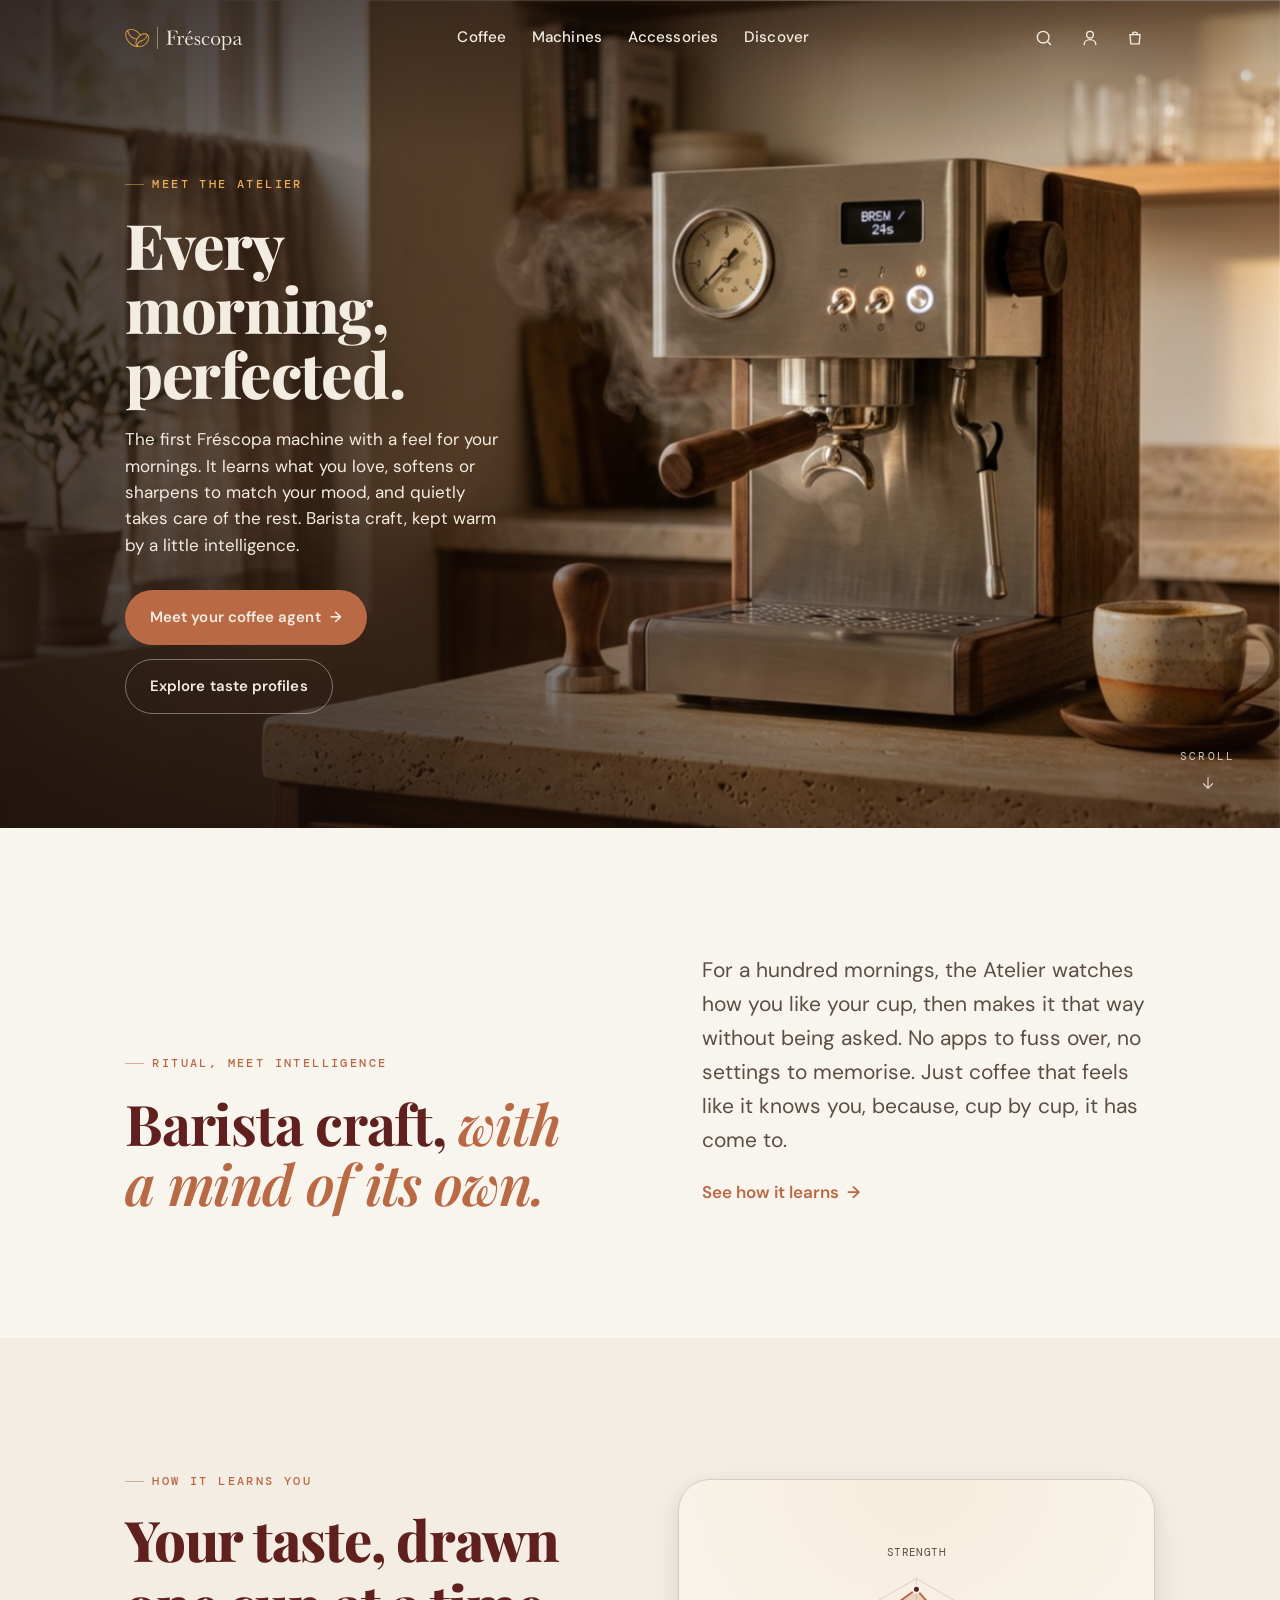
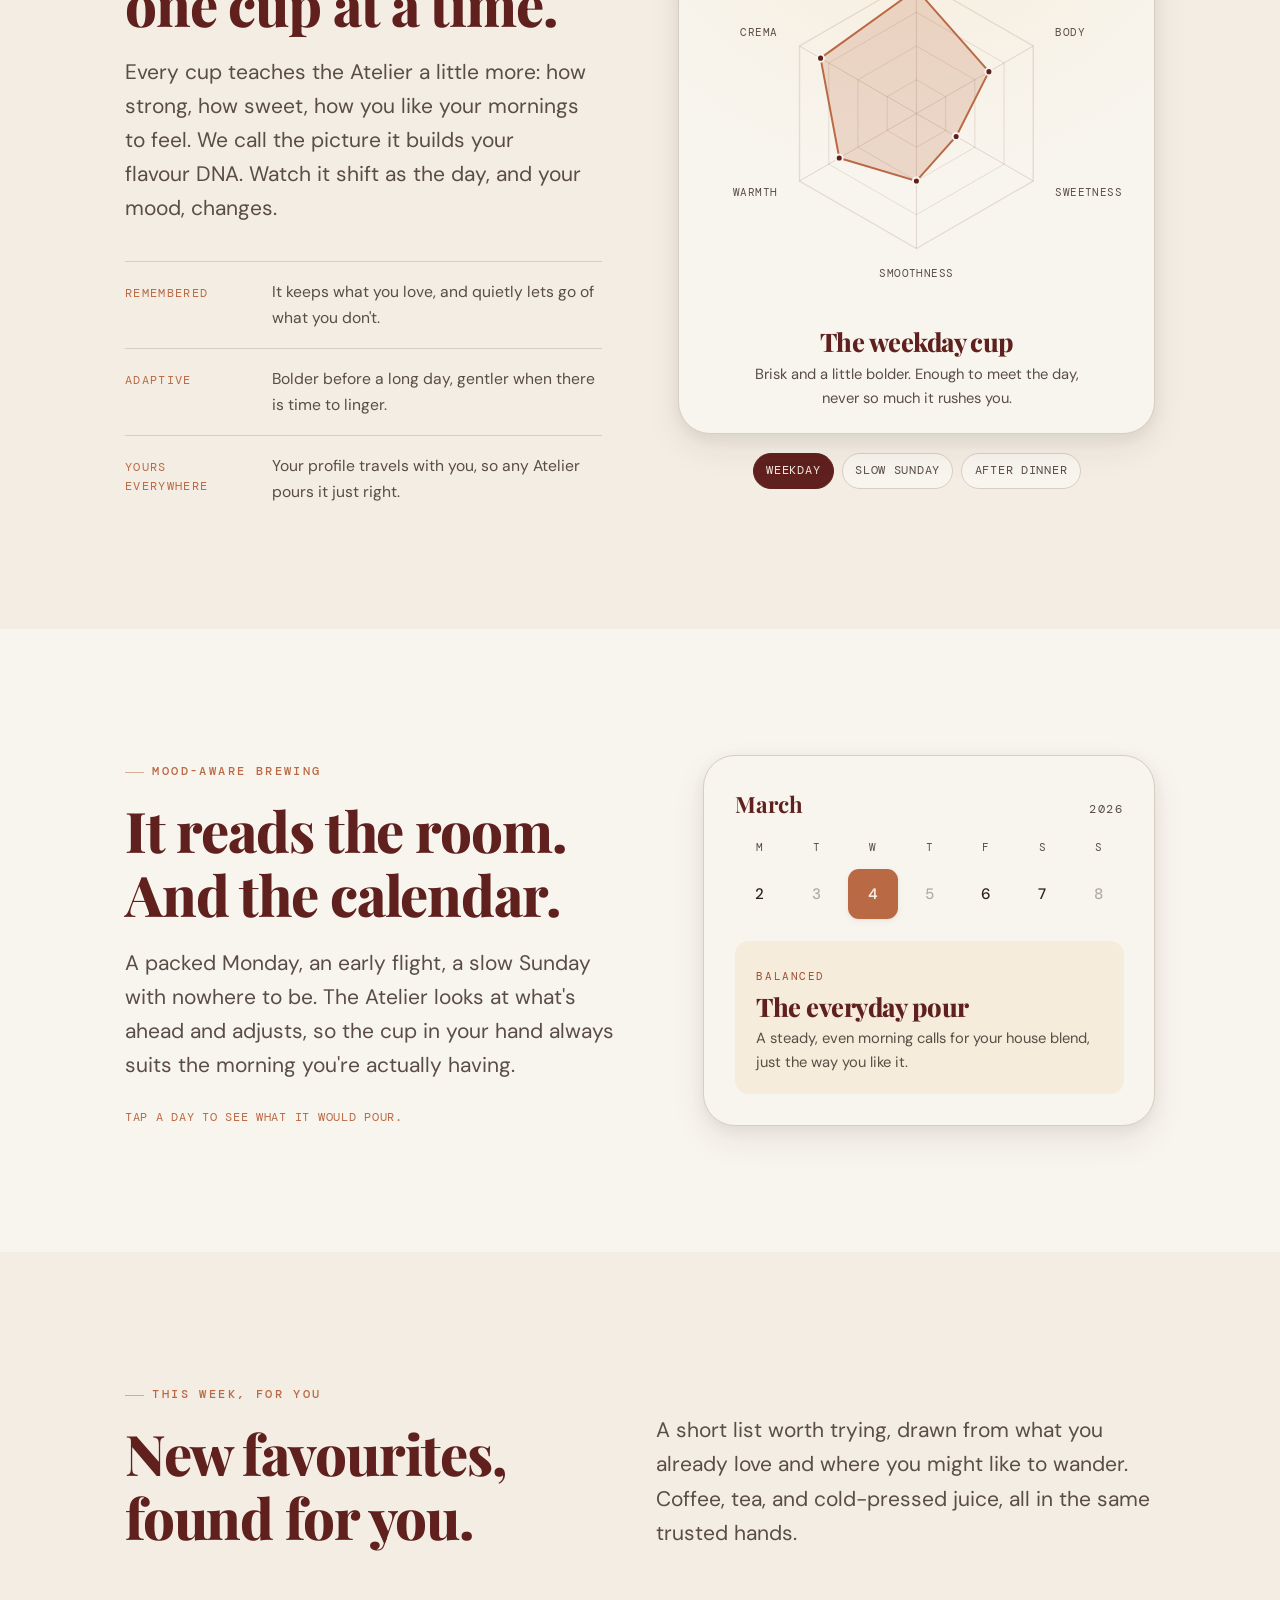
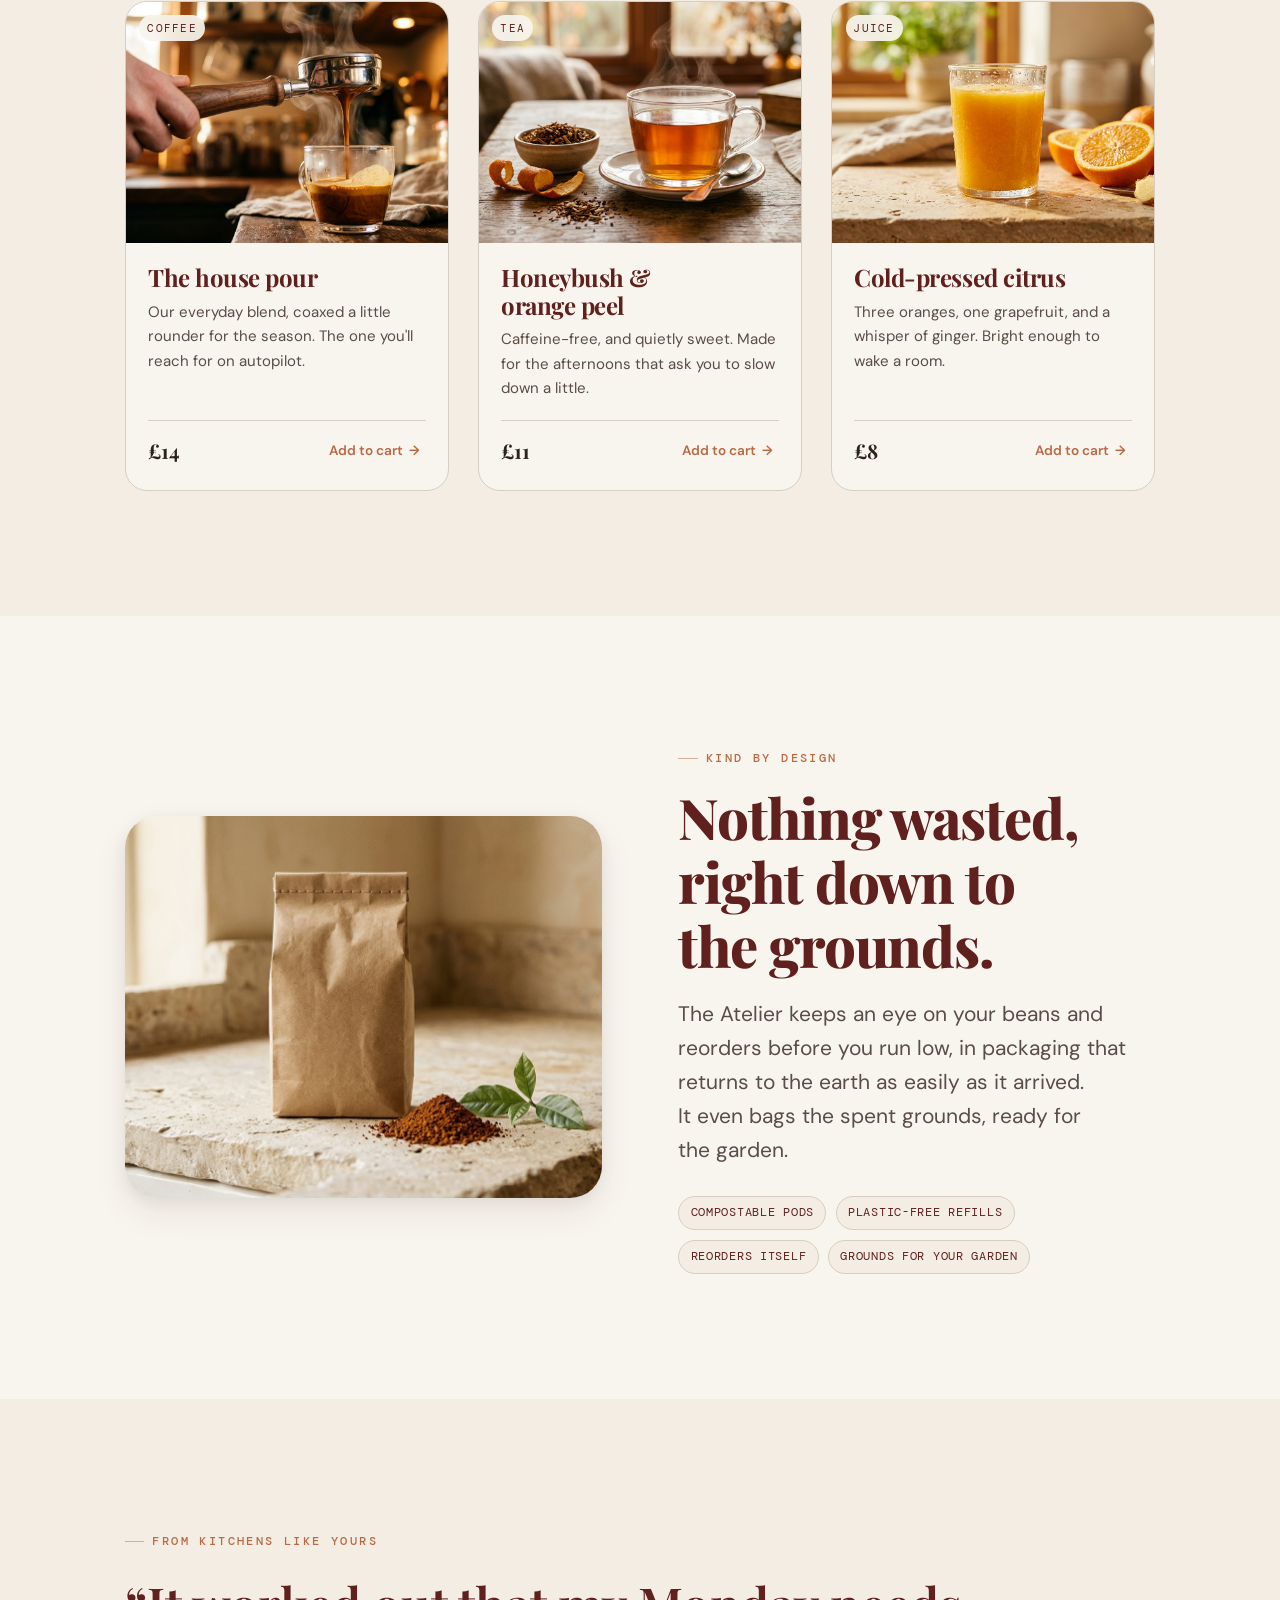
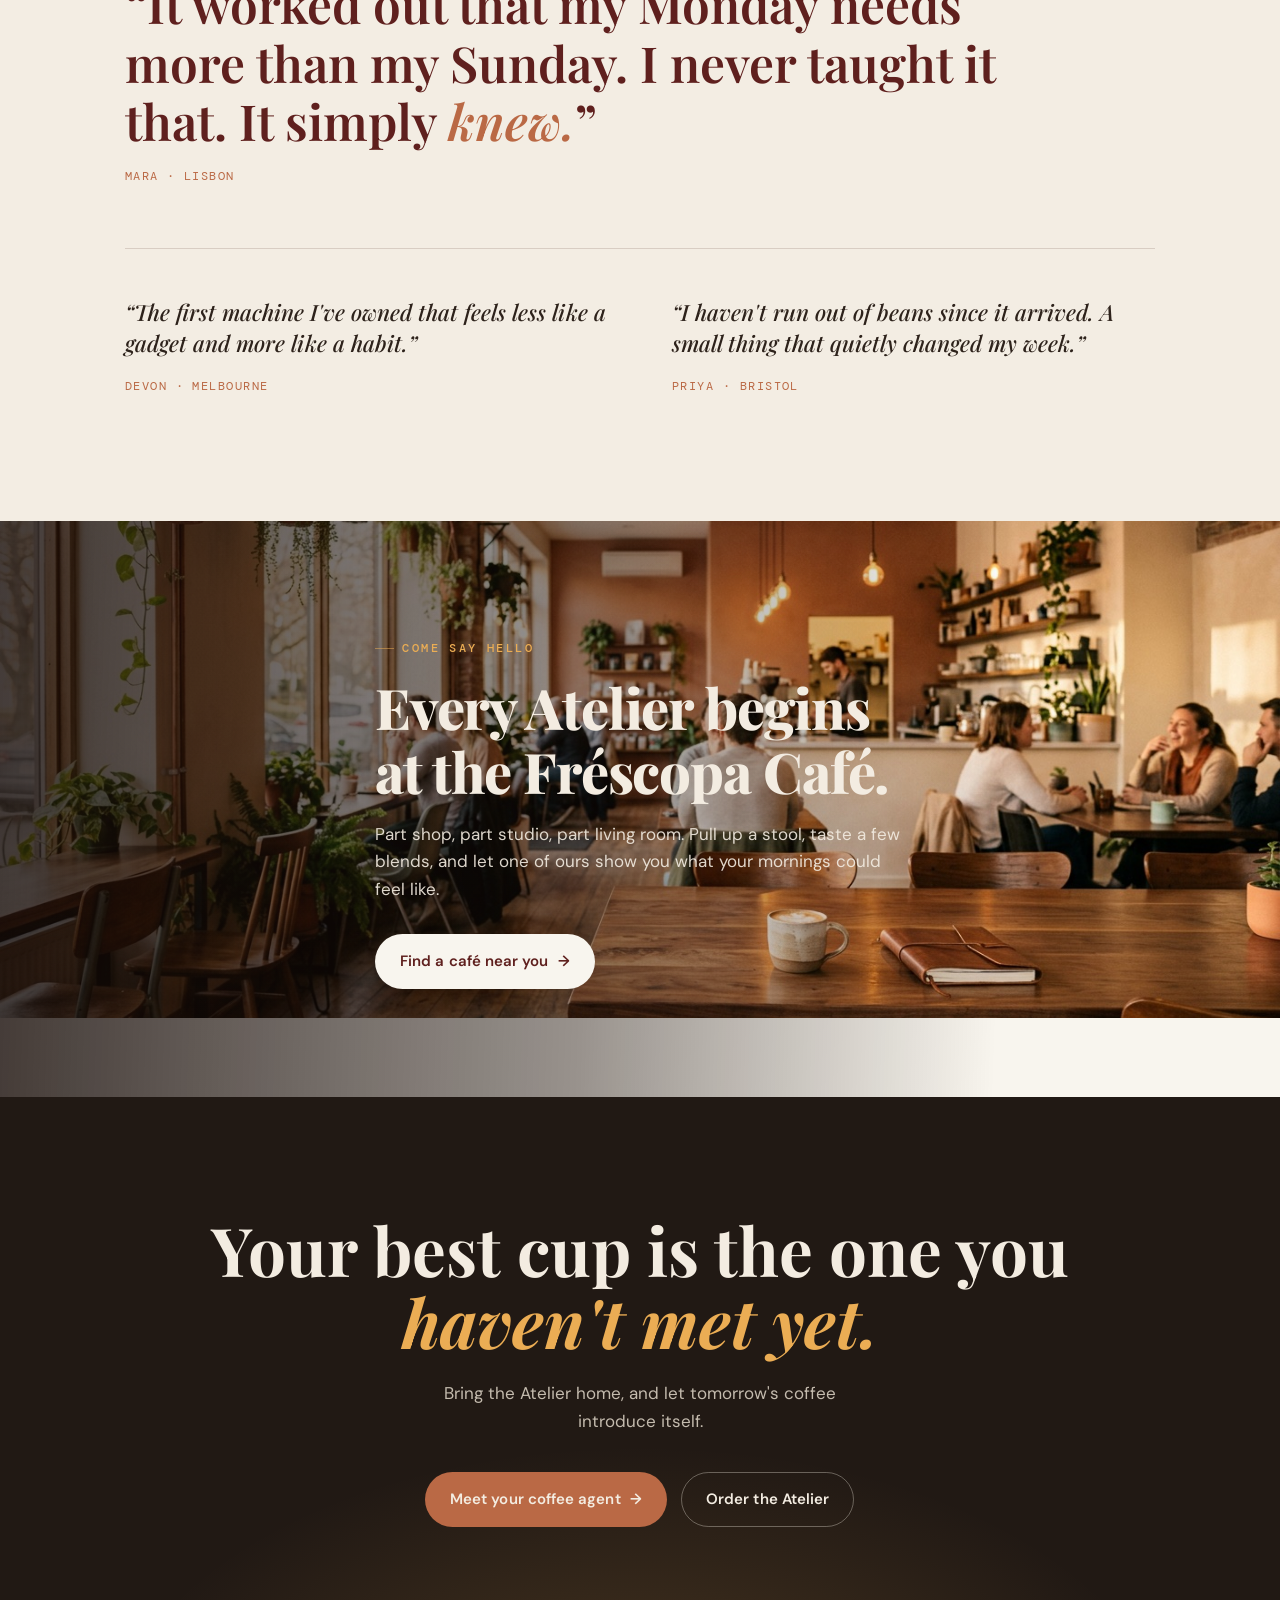
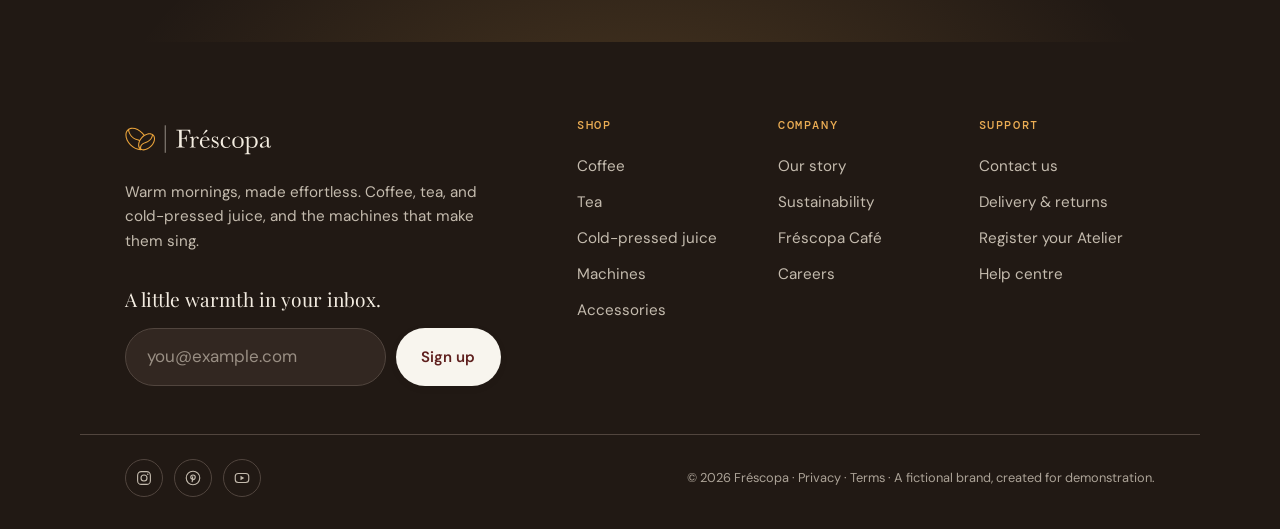
==== directions/01-atelier/index.html @ 97d54b4e "Fréscopa home page concepts — three directions on one design system Concept prototype for the Frésco" ====
<!DOCTYPE html>
<html lang="en">
<head>
  <meta charset="UTF-8" />
  <meta name="viewport" content="width=device-width, initial-scale=1.0" />
  <title>Fréscopa Atelier — Every morning, perfected.</title>
  <meta name="description" content="The first Fréscopa coffee machine with a feel for your mornings. It learns your taste, matches your mood, and takes care of the rest." />
  <link rel="icon" href="data:image/svg+xml,%3Csvg xmlns='http://www.w3.org/2000/svg' viewBox='0 0 32 32'%3E%3Crect width='32' height='32' rx='7' fill='%235b1c22'/%3E%3Cpath d='M11 9c4 0 8 3 8 8s-4 6-8 6' fill='none' stroke='%23eaa33a' stroke-width='3' stroke-linecap='round'/%3E%3C/svg%3E" />
  <link rel="preconnect" href="https://fonts.googleapis.com" />
  <link rel="preconnect" href="https://fonts.gstatic.com" crossorigin />
  <link href="https://fonts.googleapis.com/css2?family=DM+Mono:ital,wght@0,400;0,500;1,400&family=DM+Sans:ital,opsz,wght@0,9..40,400;0,9..40,500;0,9..40,600;0,9..40,700;1,9..40,400&family=Playfair+Display:ital,wght@0,500;0,600;0,700;0,800;0,900;1,500;1,600&display=swap" rel="stylesheet" />
  <link rel="stylesheet" href="../../shared/tokens.css" />
  <link rel="stylesheet" href="./atelier.css" />
  <script defer src="../../shared/flavor-dna.js"></script>
  <script defer src="../../shared/hero.js"></script>
  <script defer src="../../shared/app.js"></script>
</head>
<body class="atelier">
  <a class="skip-link" href="#main">Skip to content</a>

  <!-- ============ HEADER ============ -->
  <header class="header" data-header>
    <div class="container header__inner">
      <a class="header__brand" href="#" aria-label="Fréscopa home">
        <img class="header__logo header__logo--light" src="../../assets/frescopa-logo-light.svg" alt="Fréscopa" width="150" height="40" />
        <img class="header__logo header__logo--dark" src="../../assets/frescopa-logo.svg" alt="" aria-hidden="true" width="150" height="40" />
      </a>

      <nav class="nav" data-nav aria-label="Primary">
        <a href="#learn">Coffee</a>
        <a href="#mood">Machines</a>
        <a href="#feed">Accessories</a>
        <a href="#cafe">Discover</a>
      </nav>

      <div class="header__utils">
        <button class="iconbtn" aria-label="Search">
          <svg viewBox="0 0 24 24" width="20" height="20" fill="none" stroke="currentColor" stroke-width="1.6"><circle cx="11" cy="11" r="7"/><path d="m20 20-3.2-3.2" stroke-linecap="round"/></svg>
        </button>
        <button class="iconbtn" aria-label="Account">
          <svg viewBox="0 0 24 24" width="20" height="20" fill="none" stroke="currentColor" stroke-width="1.6"><circle cx="12" cy="8" r="4"/><path d="M5 20c0-3.6 3.1-6 7-6s7 2.4 7 6" stroke-linecap="round"/></svg>
        </button>
        <button class="iconbtn iconbtn--cart" aria-label="Cart, 0 items">
          <svg viewBox="0 0 24 24" width="20" height="20" fill="none" stroke="currentColor" stroke-width="1.6"><path d="M6 8h12l-1 11H7L6 8Z"/><path d="M9 8a3 3 0 0 1 6 0" stroke-linecap="round"/></svg>
        </button>
        <button class="nav-toggle" data-nav-toggle aria-label="Menu" aria-expanded="false" aria-controls="primary-nav">
          <span></span><span></span>
        </button>
      </div>
    </div>
  </header>

  <main id="main">

    <!-- ============ HERO ============ -->
    <section class="hero" data-hero-art>
      <div class="hero__media">
        <img src="../../assets/images/hero-machine.jpg" alt="The Fréscopa Atelier on a sunlit kitchen counter, steam rising from a freshly pulled cup." width="1408" height="768" fetchpriority="high" data-parallax="12" data-hero-focal="50% 44%" data-hero-product-top="0.20" data-hero-product-left="0.43" />
        <div class="hero__scrim"></div>
      </div>
      <div class="container hero__inner">
        <p class="eyebrow eyebrow--light reveal">Meet the Atelier</p>
        <h1 class="hero__title reveal" style="--reveal-delay:.08s">Every morning,<br />perfected.</h1>
        <p class="hero__lead reveal" style="--reveal-delay:.16s">The first Fréscopa machine with a feel for your mornings. It learns what you love, softens or sharpens to match your mood, and quietly takes care of the rest. Barista craft, kept warm by a little intelligence.</p>
        <div class="hero__actions reveal" style="--reveal-delay:.24s">
          <a class="btn btn--terracotta" href="#learn">Meet your coffee agent <span class="arrow" aria-hidden="true">→</span></a>
          <a class="btn btn--ghost btn--on-media" href="#feed">Explore taste profiles</a>
        </div>
      </div>
      <a class="hero__scroll" href="#intro" aria-label="Scroll to explore">
        <span>Scroll</span>
        <svg viewBox="0 0 24 24" width="18" height="18" fill="none" stroke="currentColor" stroke-width="1.6"><path d="M12 5v14M6 13l6 6 6-6" stroke-linecap="round" stroke-linejoin="round"/></svg>
      </a>
    </section>

    <!-- ============ POSITIONING ============ -->
    <section class="intro" id="intro">
      <div class="container intro__grid">
        <div class="intro__lead reveal">
          <p class="eyebrow">Ritual, meet intelligence</p>
          <h2 class="intro__statement">Barista craft, <em>with a mind of its own.</em></h2>
        </div>
        <div class="intro__body reveal" style="--reveal-delay:.1s">
          <p>For a hundred mornings, the Atelier watches how you like your cup, then makes it that way without being asked. No apps to fuss over, no settings to memorise. Just coffee that feels like it knows you, because, cup by cup, it has come to.</p>
          <a class="link" href="#learn">See how it learns <span class="arrow" aria-hidden="true">→</span></a>
        </div>
      </div>
    </section>

    <!-- ============ HOW IT LEARNS — FLAVOUR DNA ============ -->
    <section class="learn" id="learn">
      <div class="container learn__grid">
        <div class="learn__copy reveal">
          <p class="eyebrow">How it learns you</p>
          <h2>Your taste, drawn one cup at a time.</h2>
          <p class="lede">Every cup teaches the Atelier a little more: how strong, how sweet, how you like your mornings to feel. We call the picture it builds your flavour DNA. Watch it shift as the day, and your mood, changes.</p>
          <ul class="learn__points">
            <li>
              <span class="learn__pt-label">Remembered</span>
              <span class="learn__pt-text">It keeps what you love, and quietly lets go of what you don't.</span>
            </li>
            <li>
              <span class="learn__pt-label">Adaptive</span>
              <span class="learn__pt-text">Bolder before a long day, gentler when there is time to linger.</span>
            </li>
            <li>
              <span class="learn__pt-label">Yours everywhere</span>
              <span class="learn__pt-text">Your profile travels with you, so any Atelier pours it just right.</span>
            </li>
          </ul>
        </div>

        <div class="learn__viz reveal" style="--reveal-delay:.12s">
          <div class="dna" data-flavor-dna data-default="weekday">
            <div class="dna__frame">
              <svg data-dna-svg></svg>
              <div class="dna__readout">
                <h4 data-flavor-title>The weekday cup</h4>
                <p data-flavor-note></p>
              </div>
            </div>
            <div class="dna__controls" role="group" aria-label="Choose a taste profile">
              <button data-profile="weekday" class="dna__btn">Weekday</button>
              <button data-profile="sunday" class="dna__btn">Slow Sunday</button>
              <button data-profile="evening" class="dna__btn">After dinner</button>
            </div>
          </div>
        </div>
      </div>
    </section>

    <!-- ============ MOOD-AWARE BREWING ============ -->
    <section class="mood" id="mood">
      <div class="container mood__grid">
        <div class="mood__copy reveal">
          <p class="eyebrow">Mood-aware brewing</p>
          <h2>It reads the room. And the calendar.</h2>
          <p class="lede">A packed Monday, an early flight, a slow Sunday with nowhere to be. The Atelier looks at what's ahead and adjusts, so the cup in your hand always suits the morning you're actually having.</p>
          <p class="mood__hint">Tap a day to see what it would pour.</p>
        </div>

        <div class="mood__panel reveal" style="--reveal-delay:.12s" data-calendar>
          <div class="cal">
            <div class="cal__head">
              <span class="cal__month">March</span>
              <span class="cal__year">2026</span>
            </div>
            <div class="cal__grid" role="group" aria-label="Days of the week">
              <span class="cal__dow">M</span><span class="cal__dow">T</span><span class="cal__dow">W</span>
              <span class="cal__dow">T</span><span class="cal__dow">F</span><span class="cal__dow">S</span><span class="cal__dow">S</span>
              <button class="cal__day" data-day data-brew-tag="Bolder" data-brew-title="Extra shot, no fuss" data-brew-note="A full day ahead, so a bolder, quicker cup to meet it.">2</button>
              <span class="cal__day cal__day--muted">3</span>
              <button class="cal__day is-active" data-day data-brew-tag="Balanced" data-brew-title="The everyday pour" data-brew-note="A steady, even morning calls for your house blend, just the way you like it.">4</button>
              <span class="cal__day cal__day--muted">5</span>
              <button class="cal__day" data-day data-brew-tag="Bright" data-brew-title="A lighter start" data-brew-note="Something brighter and softer to ease into a shorter week.">6</button>
              <button class="cal__day" data-day data-brew-tag="Gentle" data-brew-title="The lingering cup" data-brew-note="Nowhere to be. Rounder, sweeter, made to be sipped slowly.">7</button>
              <span class="cal__day cal__day--muted">8</span>
            </div>
          </div>
          <div class="brew" data-brew>
            <span class="brew__tag" data-brew-tag>Balanced</span>
            <h4 class="brew__title" data-brew-title>The everyday pour</h4>
            <p class="brew__note" data-brew-note>A steady, even morning calls for your house blend, just the way you like it.</p>
          </div>
        </div>
      </div>
    </section>

    <!-- ============ WEEKLY SUGGESTIONS ============ -->
    <section class="feed" id="feed">
      <div class="container">
        <div class="feed__head reveal">
          <div>
            <p class="eyebrow">This week, for you</p>
            <h2>New favourites, found for you.</h2>
          </div>
          <p class="feed__intro">A short list worth trying, drawn from what you already love and where you might like to wander. Coffee, tea, and cold-pressed juice, all in the same trusted hands.</p>
        </div>

        <div class="feed__grid">
          <article class="card reveal">
            <div class="card__media">
              <img src="../../assets/images/espresso-pour.jpg" alt="A double shot of espresso pouring into a warm glass." width="1408" height="768" loading="lazy" />
              <span class="card__cat">Coffee</span>
            </div>
            <div class="card__body">
              <h3 class="card__title">The house pour</h3>
              <p class="card__note">Our everyday blend, coaxed a little rounder for the season. The one you'll reach for on autopilot.</p>
              <div class="card__foot">
                <span class="card__price">£14</span>
                <button class="link link--sm">Add to cart <span class="arrow" aria-hidden="true">→</span></button>
              </div>
            </div>
          </article>

          <article class="card reveal" style="--reveal-delay:.1s">
            <div class="card__media">
              <img src="../../assets/images/tea-moment.jpg" alt="A glass cup of amber tea beside loose leaves in warm afternoon light." width="1408" height="768" loading="lazy" />
              <span class="card__cat">Tea</span>
            </div>
            <div class="card__body">
              <h3 class="card__title">Honeybush &amp; orange peel</h3>
              <p class="card__note">Caffeine-free, and quietly sweet. Made for the afternoons that ask you to slow down a little.</p>
              <div class="card__foot">
                <span class="card__price">£11</span>
                <button class="link link--sm">Add to cart <span class="arrow" aria-hidden="true">→</span></button>
              </div>
            </div>
          </article>

          <article class="card reveal" style="--reveal-delay:.2s">
            <div class="card__media">
              <img src="../../assets/images/citrus-juice.jpg" alt="A glass of fresh cold-pressed citrus juice with orange and grapefruit." width="1408" height="768" loading="lazy" />
              <span class="card__cat">Juice</span>
            </div>
            <div class="card__body">
              <h3 class="card__title">Cold-pressed citrus</h3>
              <p class="card__note">Three oranges, one grapefruit, and a whisper of ginger. Bright enough to wake a room.</p>
              <div class="card__foot">
                <span class="card__price">£8</span>
                <button class="link link--sm">Add to cart <span class="arrow" aria-hidden="true">→</span></button>
              </div>
            </div>
          </article>
        </div>
      </div>
    </section>

    <!-- ============ SUSTAINABILITY ============ -->
    <section class="sustain">
      <div class="container sustain__grid">
        <div class="sustain__media reveal">
          <img src="../../assets/images/sustainability.jpg" alt="A compostable kraft coffee bag beside fresh grounds and a sprig of green on pale stone." width="1408" height="768" loading="lazy" />
        </div>
        <div class="sustain__copy reveal" style="--reveal-delay:.1s">
          <p class="eyebrow">Kind by design</p>
          <h2>Nothing wasted, right down to the grounds.</h2>
          <p class="lede">The Atelier keeps an eye on your beans and reorders before you run low, in packaging that returns to the earth as easily as it arrived. It even bags the spent grounds, ready for the garden.</p>
          <ul class="chips">
            <li>Compostable pods</li>
            <li>Plastic-free refills</li>
            <li>Reorders itself</li>
            <li>Grounds for your garden</li>
          </ul>
        </div>
      </div>
    </section>

    <!-- ============ TESTIMONIALS ============ -->
    <section class="voices">
      <div class="container">
        <p class="eyebrow reveal">From kitchens like yours</p>
        <blockquote class="voices__lead reveal" style="--reveal-delay:.06s">
          <p>“It worked out that my Monday needs more than my Sunday. I never taught it that. It simply <em>knew.</em>”</p>
          <cite>Mara · Lisbon</cite>
        </blockquote>
        <div class="voices__grid">
          <blockquote class="voices__item reveal">
            <p>“The first machine I've owned that feels less like a gadget and more like a habit.”</p>
            <cite>Devon · Melbourne</cite>
          </blockquote>
          <blockquote class="voices__item reveal" style="--reveal-delay:.1s">
            <p>“I haven't run out of beans since it arrived. A small thing that quietly changed my week.”</p>
            <cite>Priya · Bristol</cite>
          </blockquote>
        </div>
      </div>
    </section>

    <!-- ============ CAFÉ BAND ============ -->
    <section class="cafe" id="cafe">
      <div class="cafe__media">
        <img src="../../assets/images/cafe-interior.jpg" alt="The warm interior of a Fréscopa Café at golden hour, with plants and wooden tables." width="1408" height="768" loading="lazy" data-parallax="14" />
        <div class="cafe__scrim"></div>
      </div>
      <div class="container cafe__inner reveal">
        <p class="eyebrow eyebrow--light">Come say hello</p>
        <h2 class="cafe__title">Every Atelier begins at the Fréscopa Café.</h2>
        <p class="cafe__body">Part shop, part studio, part living room. Pull up a stool, taste a few blends, and let one of ours show you what your mornings could feel like.</p>
        <a class="btn btn--cream" href="#">Find a café near you <span class="arrow" aria-hidden="true">→</span></a>
      </div>
    </section>

    <!-- ============ CLOSING CTA ============ -->
    <section class="cta">
      <div class="container cta__inner">
        <p class="cta__promise reveal">Your best cup is the one you <em>haven't met yet.</em></p>
        <p class="cta__sub reveal" style="--reveal-delay:.08s">Bring the Atelier home, and let tomorrow's coffee introduce itself.</p>
        <div class="cta__actions reveal" style="--reveal-delay:.16s">
          <a class="btn btn--terracotta" href="#">Meet your coffee agent <span class="arrow" aria-hidden="true">→</span></a>
          <a class="btn btn--ghost btn--on-dark" href="#">Order the Atelier</a>
        </div>
      </div>
    </section>
  </main>

  <!-- ============ FOOTER ============ -->
  <footer class="footer">
    <div class="container footer__inner">
      <div class="footer__brand">
        <img class="footer__logo" src="../../assets/frescopa-logo-light.svg" alt="Fréscopa" width="168" height="45" />
        <p class="footer__tag">Warm mornings, made effortless. Coffee, tea, and cold-pressed juice, and the machines that make them sing.</p>
        <form class="signup" action="#" onsubmit="return false">
          <label class="signup__label" for="email">A little warmth in your inbox.</label>
          <div class="signup__row">
            <input id="email" class="signup__input" type="email" placeholder="you@example.com" autocomplete="email" />
            <button class="btn btn--cream" type="submit">Sign up</button>
          </div>
        </form>
      </div>

      <nav class="footer__cols" aria-label="Footer">
        <div class="footer__col">
          <h3>Shop</h3>
          <a href="#">Coffee</a>
          <a href="#">Tea</a>
          <a href="#">Cold-pressed juice</a>
          <a href="#">Machines</a>
          <a href="#">Accessories</a>
        </div>
        <div class="footer__col">
          <h3>Company</h3>
          <a href="#">Our story</a>
          <a href="#">Sustainability</a>
          <a href="#">Fréscopa Café</a>
          <a href="#">Careers</a>
        </div>
        <div class="footer__col">
          <h3>Support</h3>
          <a href="#">Contact us</a>
          <a href="#">Delivery &amp; returns</a>
          <a href="#">Register your Atelier</a>
          <a href="#">Help centre</a>
        </div>
      </nav>
    </div>

    <div class="container footer__legal">
      <div class="footer__social">
        <a href="#" aria-label="Instagram"><svg viewBox="0 0 24 24" width="18" height="18" fill="none" stroke="currentColor" stroke-width="1.5"><rect x="3.5" y="3.5" width="17" height="17" rx="5"/><circle cx="12" cy="12" r="4"/><circle cx="17" cy="7" r="1" fill="currentColor" stroke="none"/></svg></a>
        <a href="#" aria-label="Pinterest"><svg viewBox="0 0 24 24" width="18" height="18" fill="none" stroke="currentColor" stroke-width="1.5"><circle cx="12" cy="12" r="9"/><path d="M12 8c-2 0-3 1.4-3 3 0 1 .5 2 1.3 2.4M12 8c1.8 0 3 1.1 3 2.8 0 2-1.2 3.4-2.8 3.4-.8 0-1.4-.5-1.2-1.3l.6-2.4M10.8 17l1-4" stroke-linecap="round"/></svg></a>
        <a href="#" aria-label="YouTube"><svg viewBox="0 0 24 24" width="18" height="18" fill="none" stroke="currentColor" stroke-width="1.5"><rect x="3" y="6" width="18" height="12" rx="4"/><path d="m10 9 5 3-5 3V9Z" fill="currentColor" stroke="none"/></svg></a>
      </div>
      <p class="footer__meta">© <span data-year>2026</span> Fréscopa · Privacy · Terms · A fictional brand, created for demonstration.</p>
    </div>
  </footer>
</body>
</html>
---- shared/tokens.css ----
/* ============================================================
   FRÉSCOPA — Design System  (shared foundation)
   One system, three expressions. Warm, crafted, intelligent.
   Colours in OKLCH; neutrals tinted toward the brand hue.
   Grounded in the real brand palette:
     Burgundy #58181d · Amber #eaa33a · Terracotta · Cream · Charcoal
   ============================================================ */

:root {
  color-scheme: light;

  /* ---------- Brand colour ---------- */
  --burgundy:        oklch(0.34 0.093 25);    /* ~#5b1c22  brand core, headlines, logo   */
  --burgundy-deep:   oklch(0.275 0.082 26);   /* ~#431217  pressed / deep fills          */
  --terracotta:      oklch(0.605 0.116 44);   /* ~#b7613e  B2C lead accent               */
  --terracotta-deep: oklch(0.515 0.108 40);   /* ~#96482a  hover                         */
  --amber:           oklch(0.79 0.128 74);    /* ~#eaa33a  the beans — detail, never body*/
  --amber-soft:      oklch(0.865 0.083 80);   /* ~#f4cd93  glow / wash                   */
  --teal:            oklch(0.55 0.05 205);    /* ~#3f787f  B2B nod, used sparingly       */

  /* ---------- Warm neutrals ---------- */
  --paper:      oklch(0.970 0.010 82);   /* ~#f8f2e8  page canvas          */
  --paper-2:    oklch(0.948 0.015 78);   /* ~#f1e8d8  raised panel         */
  --paper-3:    oklch(0.918 0.020 74);   /* ~#e7d9c3  deeper sand          */
  --sand:       oklch(0.884 0.025 71);   /* ~#dccbb0  strongest light tone */
  --line:       oklch(0.855 0.018 68);   /* ~#d3c6b2  hairline on light    */
  --ink:        oklch(0.262 0.021 52);   /* ~#2f271f  body text            */
  --ink-soft:   oklch(0.430 0.022 52);   /* ~#5b4f42  secondary text       */
  --charcoal:   oklch(0.222 0.016 52);   /* ~#241d17  dark section canvas  */
  --charcoal-2: oklch(0.282 0.020 50);   /* ~#312820  dark raised panel    */
  --line-dark:  oklch(0.400 0.020 55);   /* hairline on dark               */
  --cream:      oklch(0.945 0.016 80);   /* ~#f1e9db  text on dark         */
  --cream-soft: oklch(0.795 0.021 78);   /* ~#c8bba6  secondary on dark    */

  /* ---------- Semantic ---------- */
  --bg: var(--paper);
  --fg: var(--ink);
  --accent: var(--terracotta);
  --focus: var(--terracotta);

  /* ---------- Type families ---------- */
  --font-display: "Playfair Display", Georgia, "Times New Roman", serif;
  --font-body: "DM Sans", system-ui, -apple-system, sans-serif;
  --font-mono: "DM Mono", ui-monospace, "SFMono-Regular", monospace;

  /* ---------- Type scale (fluid, ratio ~1.28) ---------- */
  --fs-eyebrow: 0.75rem;
  --fs-sm:      0.9375rem;
  --fs-body:    1.0625rem;
  --fs-body-lg: clamp(1.125rem, 0.98rem + 0.5vw, 1.3125rem);
  --fs-h4:      clamp(1.25rem, 1.08rem + 0.7vw, 1.6rem);
  --fs-h3:      clamp(1.6rem, 1.25rem + 1.4vw, 2.3rem);
  --fs-h2:      clamp(2.1rem, 1.45rem + 2.6vw, 3.5rem);
  --fs-h1:      clamp(2.9rem, 1.7rem + 4.6vw, 5.4rem);
  --fs-display: clamp(3.4rem, 1.1rem + 8.4vw, 8rem);

  --lh-tight: 1.03;
  --lh-snug:  1.15;
  --lh-body:  1.62;

  --tracking-eyebrow: 0.2em;
  --tracking-tight: -0.02em;

  /* ---------- Spacing ---------- */
  --space-3xs: 0.25rem;
  --space-2xs: 0.5rem;
  --space-xs:  0.75rem;
  --space-sm:  1rem;
  --space-md:  1.5rem;
  --space-lg:  2.5rem;
  --space-xl:  4rem;
  --space-2xl: 6rem;
  --section-y: clamp(4.5rem, 3rem + 6vw, 9.5rem);

  /* ---------- Layout ---------- */
  --content:        1120px;
  --content-wide:   1320px;
  --content-narrow: 760px;
  --gutter: clamp(1.25rem, 0.4rem + 3vw, 3rem);

  /* ---------- Radius ---------- */
  --r-sm:   8px;
  --r-md:   14px;
  --r-lg:   22px;
  --r-xl:   32px;
  --r-pill: 999px;

  /* ---------- Elevation (warm, soft) ---------- */
  --shadow-sm: 0 1px 2px oklch(0.3 0.03 50 / 0.06), 0 2px 8px oklch(0.3 0.03 50 / 0.05);
  --shadow-md: 0 4px 14px oklch(0.3 0.03 50 / 0.07), 0 14px 34px oklch(0.3 0.03 50 / 0.08);
  --shadow-lg: 0 14px 34px oklch(0.26 0.03 50 / 0.10), 0 34px 80px oklch(0.26 0.03 50 / 0.13);

  /* ---------- Motion ---------- */
  --ease-quint: cubic-bezier(0.22, 1, 0.36, 1);
  --ease-expo:  cubic-bezier(0.16, 1, 0.3, 1);
  --dur-1: 0.35s;
  --dur-2: 0.6s;
  --dur-3: 0.9s;
}

/* ============================================================
   Reset & base
   ============================================================ */
*, *::before, *::after { box-sizing: border-box; }
* { margin: 0; }

html { -webkit-text-size-adjust: 100%; }

body {
  font-family: var(--font-body);
  font-size: var(--fs-body);
  line-height: var(--lh-body);
  font-weight: 400;
  color: var(--fg);
  background: var(--bg);
  -webkit-font-smoothing: antialiased;
  text-rendering: optimizeLegibility;
  font-feature-settings: "kern" 1;
  overflow-x: hidden;
}

h1, h2, h3, h4 {
  font-family: var(--font-display);
  font-weight: 800;
  line-height: var(--lh-snug);
  letter-spacing: var(--tracking-tight);
  color: var(--burgundy);
  text-wrap: balance;
}

p { text-wrap: pretty; }

img, svg, video { display: block; max-width: 100%; }
img { height: auto; }

a { color: inherit; text-decoration: none; }

button, input, textarea, select { font: inherit; color: inherit; }
button { background: none; border: none; cursor: pointer; }

::selection { background: var(--amber-soft); color: var(--burgundy-deep); }

:focus-visible {
  outline: 2px solid var(--focus);
  outline-offset: 3px;
  border-radius: 3px;
}

/* ============================================================
   Shared primitives
   ============================================================ */
.container {
  width: 100%;
  max-width: var(--content);
  margin-inline: auto;
  padding-inline: var(--gutter);
}
.container--wide   { max-width: var(--content-wide); }
.container--narrow { max-width: var(--content-narrow); }

/* Eyebrow / kicker label */
.eyebrow {
  font-family: var(--font-mono);
  font-size: var(--fs-eyebrow);
  font-weight: 500;
  letter-spacing: var(--tracking-eyebrow);
  text-transform: uppercase;
  color: var(--terracotta);
  display: inline-flex;
  align-items: center;
  gap: 0.7em;
}
.eyebrow::before {
  content: "";
  width: 1.6em;
  height: 1px;
  background: currentColor;
  opacity: 0.5;
}
.eyebrow--plain::before { display: none; }

/* Italic brand promise */
.promise { font-style: italic; font-weight: 500; }

/* Buttons */
.btn {
  --_bg: var(--burgundy);
  --_fg: var(--cream);
  display: inline-flex;
  align-items: center;
  gap: 0.6em;
  padding: 0.95em 1.6em;
  font-family: var(--font-body);
  font-size: var(--fs-sm);
  font-weight: 600;
  letter-spacing: 0.005em;
  color: var(--_fg);
  background: var(--_bg);
  border: 1px solid transparent;
  border-radius: var(--r-pill);
  transition: transform var(--dur-1) var(--ease-quint),
              background-color var(--dur-1) var(--ease-quint),
              box-shadow var(--dur-1) var(--ease-quint),
              color var(--dur-1) var(--ease-quint);
  will-change: transform;
}
.btn .arrow { transition: transform var(--dur-1) var(--ease-quint); }
.btn:hover { transform: translateY(-2px); box-shadow: var(--shadow-md); }
.btn:hover .arrow { transform: translateX(3px); }
.btn:active { transform: translateY(0); }

.btn--primary { --_bg: var(--burgundy); --_fg: var(--cream); }
.btn--primary:hover { --_bg: var(--burgundy-deep); }

.btn--terracotta { --_bg: var(--terracotta); --_fg: var(--cream); }
.btn--terracotta:hover { --_bg: var(--terracotta-deep); }

.btn--cream { --_bg: var(--paper); --_fg: var(--burgundy); box-shadow: var(--shadow-sm); }
.btn--cream:hover { --_bg: #fff; }

.btn--ghost {
  --_fg: currentColor;
  background: transparent;
  border-color: color-mix(in oklch, currentColor 32%, transparent);
}
.btn--ghost:hover {
  background: color-mix(in oklch, currentColor 8%, transparent);
  box-shadow: none;
  transform: translateY(-2px);
  border-color: color-mix(in oklch, currentColor 55%, transparent);
}

/* Text link with animated underline */
.link {
  color: var(--terracotta);
  font-weight: 600;
  display: inline-flex;
  align-items: center;
  gap: 0.45em;
  background-image: linear-gradient(currentColor, currentColor);
  background-size: 0% 1.5px;
  background-position: 0 100%;
  background-repeat: no-repeat;
  transition: background-size var(--dur-2) var(--ease-quint);
  padding-bottom: 2px;
}
.link:hover { background-size: 100% 1.5px; }
.link .arrow { transition: transform var(--dur-1) var(--ease-quint); }
.link:hover .arrow { transform: translateX(3px); }

/* Hairline */
.rule { height: 1px; background: var(--line); border: 0; }

/* ============================================================
   Scroll reveal
   ============================================================ */
.reveal {
  opacity: 0;
  transform: translateY(22px);
  transition: opacity var(--dur-3) var(--ease-expo),
              transform var(--dur-3) var(--ease-expo);
  transition-delay: var(--reveal-delay, 0s);
}
.reveal.is-in { opacity: 1; transform: none; }

/* ============================================================
   Accessibility
   ============================================================ */
.sr-only {
  position: absolute; width: 1px; height: 1px;
  padding: 0; margin: -1px; overflow: hidden;
  clip: rect(0 0 0 0); white-space: nowrap; border: 0;
}
.skip-link {
  position: absolute; left: 1rem; top: -3rem;
  background: var(--burgundy); color: var(--cream);
  padding: 0.6rem 1rem; border-radius: var(--r-sm); z-index: 200;
  transition: top var(--dur-1) var(--ease-quint);
}
.skip-link:focus { top: 1rem; }

@media (prefers-reduced-motion: reduce) {
  *, *::before, *::after {
    animation-duration: 0.001ms !important;
    animation-iteration-count: 1 !important;
    transition-duration: 0.001ms !important;
    scroll-behavior: auto !important;
  }
  .reveal { opacity: 1; transform: none; }
}
---- directions/01-atelier/atelier.css ----
/* ============================================================
   DIRECTION 1 — "The Atelier"
   Warm editorial flagship. Cream canvas, terracotta accents,
   generous whitespace, real photography, one deliberate dark close.
   ============================================================ */

html { scroll-behavior: smooth; }
section[id] { scroll-margin-top: 92px; }

.atelier main > section { position: relative; }
.intro, .mood, .sustain { background: var(--paper); }
.learn, .feed, .voices { background: var(--paper-2); }
.intro, .learn, .mood, .feed, .sustain, .voices { padding-block: var(--section-y); }

/* ---------------- Header ---------------- */
.header {
  position: fixed; inset: 0 0 auto 0; z-index: 100;
  color: var(--cream);
  transition: transform var(--dur-2) var(--ease-quint),
              background-color var(--dur-2) var(--ease-quint),
              color var(--dur-2) var(--ease-quint),
              box-shadow var(--dur-2) var(--ease-quint);
}
.header__inner {
  display: flex; align-items: center; justify-content: space-between;
  gap: 1.5rem; padding-block: 1.1rem;
}
.header.is-scrolled {
  background: color-mix(in oklch, var(--paper) 88%, transparent);
  -webkit-backdrop-filter: blur(14px); backdrop-filter: blur(14px);
  color: var(--ink);
  box-shadow: 0 1px 0 var(--line), var(--shadow-sm);
}
.header.is-hidden { transform: translateY(-100%); }

.header__brand { position: relative; display: block; line-height: 0; }
.header__logo { height: 32px; width: auto; transition: opacity var(--dur-2) var(--ease-quint); }
.header__logo--dark { position: absolute; inset: 0; opacity: 0; }
.header.is-scrolled .header__logo--light { opacity: 0; }
.header.is-scrolled .header__logo--dark { opacity: 1; }

.nav { display: flex; align-items: center; gap: clamp(1.1rem, 2vw, 2.4rem); }
.nav a {
  font-size: 0.95rem; font-weight: 500; letter-spacing: 0.01em;
  position: relative; padding: 0.2rem 0;
}
.nav a::after {
  content: ""; position: absolute; left: 0; bottom: -2px; height: 1.5px; width: 0;
  background: currentColor; transition: width var(--dur-2) var(--ease-quint);
}
.nav a:hover::after { width: 100%; }

.header__utils { display: flex; align-items: center; gap: 0.35rem; }
.iconbtn {
  display: inline-grid; place-items: center; width: 40px; height: 40px;
  border-radius: 50%; color: inherit; transition: background-color var(--dur-1) var(--ease-quint);
}
.iconbtn:hover { background: color-mix(in oklch, currentColor 12%, transparent); }

.nav-toggle { display: none; width: 42px; height: 42px; border-radius: 50%; position: relative; }
.nav-toggle span {
  position: absolute; left: 11px; width: 20px; height: 1.8px; background: currentColor;
  border-radius: 2px; transition: transform var(--dur-1) var(--ease-quint), opacity var(--dur-1);
}
.nav-toggle span:first-child { top: 17px; }
.nav-toggle span:last-child { top: 24px; }
.nav-toggle[aria-expanded="true"] span:first-child { transform: translateY(3.5px) rotate(45deg); }
.nav-toggle[aria-expanded="true"] span:last-child { transform: translateY(-3.5px) rotate(-45deg); }
.nav-toggle[aria-expanded="true"] span { background: var(--ink); }

/* ---------------- Hero ---------------- */
.hero {
  position: relative; min-height: min(92vh, 900px);
  display: flex; align-items: flex-start; overflow: hidden;
  /* --hero-copy-top is set by hero.js to the top of the appliance;
     the fallback keeps a sensible position before/without JS. */
  padding-top: var(--hero-copy-top, 24vh);
  padding-bottom: clamp(2.5rem, 6vh, 5rem);
}
.hero__media { position: absolute; inset: 0; z-index: 0; }
.hero__media img { width: 100%; height: 100%; object-fit: cover; object-position: center 42%; transform: scale(1.06); }
.hero__scrim {
  position: absolute; inset: 0;
  background:
    linear-gradient(92deg, oklch(0.18 0.02 45 / 0.82) 0%, oklch(0.18 0.02 45 / 0.5) 34%, transparent 64%),
    linear-gradient(0deg, oklch(0.16 0.02 45 / 0.6) 0%, transparent 42%),
    linear-gradient(180deg, oklch(0.16 0.02 45 / 0.4) 0%, transparent 18%);
}
/* Full centered content column (matches the rest of the page); copy is held
   in a left column so the product owns the right of the frame. */
.hero__inner { position: relative; z-index: 1; }
/* Copy is held to a column that stops at the product's left edge (width set
   by hero.js from the image metadata), so the product reads as the hero. */
.hero__inner > * { max-width: var(--hero-copy-max, 400px); }
.eyebrow--light { color: var(--amber); }
.hero__title {
  color: var(--cream); font-size: clamp(2.5rem, 1.6rem + 2.9vw, 4rem); font-weight: 800;
  line-height: var(--lh-tight); margin-top: 1.1rem;
  text-shadow: 0 2px 30px oklch(0.15 0.02 40 / 0.35);
}
.hero__lead {
  color: var(--cream); opacity: 0.92; font-size: var(--fs-body);
  margin-top: 1.3rem; line-height: 1.55;
}
.hero__actions { display: flex; flex-wrap: wrap; gap: 0.9rem; margin-top: 2rem; }

.hero__scroll {
  position: absolute; z-index: 1; right: var(--gutter); bottom: clamp(1.5rem, 4vh, 3rem);
  display: inline-flex; flex-direction: column; align-items: center; gap: 0.5rem;
  color: var(--cream); font-family: var(--font-mono); font-size: 0.68rem;
  letter-spacing: 0.2em; text-transform: uppercase; opacity: 0.85;
}
.hero__scroll svg { animation: nudge 2.4s var(--ease-quint) infinite; }
@keyframes nudge { 0%,100% { transform: translateY(0); } 50% { transform: translateY(5px); } }

.btn--on-media { color: var(--cream); border-color: color-mix(in oklch, var(--cream) 42%, transparent); }
.btn--on-media:hover { background: color-mix(in oklch, var(--cream) 12%, transparent); border-color: var(--cream); }

/* ---------------- Positioning ---------------- */
.intro__grid { display: grid; grid-template-columns: 1.05fr 0.95fr; gap: clamp(2rem, 6vw, 5rem); align-items: end; }
.intro__statement {
  font-size: var(--fs-h2); font-weight: 700; line-height: 1.08; margin-top: 1.2rem;
}
.intro__statement em { font-style: italic; font-weight: 600; color: var(--terracotta); }
.intro__body { padding-bottom: 0.3rem; }
.intro__body p { color: var(--ink-soft); font-size: var(--fs-body-lg); max-width: 42ch; }
.intro__body .link { margin-top: 1.4rem; }

/* ---------------- Learn / Flavour DNA ---------------- */
.learn__grid { display: grid; grid-template-columns: 1fr 1fr; gap: clamp(2rem, 6vw, 5rem); align-items: center; }
.lede { color: var(--ink-soft); font-size: var(--fs-body-lg); margin-top: 1.2rem; max-width: 46ch; }
.learn h2 { font-size: var(--fs-h2); margin-top: 1rem; }

.learn__points { list-style: none; padding: 0; margin: 2.2rem 0 0; display: grid; gap: 1.1rem; }
.learn__points li { display: grid; grid-template-columns: minmax(120px, 0.4fr) 1fr; gap: 1rem; align-items: baseline; padding-top: 1.1rem; border-top: 1px solid var(--line); }
.learn__pt-label { font-family: var(--font-mono); font-size: 0.72rem; letter-spacing: 0.12em; text-transform: uppercase; color: var(--terracotta); }
.learn__pt-text { color: var(--ink-soft); font-size: 0.98rem; }

.dna {
  --dna-grid: color-mix(in oklch, var(--burgundy) 12%, transparent);
  --dna-axis: color-mix(in oklch, var(--burgundy) 16%, transparent);
  --dna-label: var(--ink-soft);
  --dna-fill: color-mix(in oklch, var(--terracotta) 22%, transparent);
  --dna-stroke: var(--terracotta);
  --dna-dot: var(--burgundy);
  --dna-dot-ring: var(--paper);
}
.dna__frame {
  position: relative; background: var(--paper); border: 1px solid var(--line);
  border-radius: var(--r-xl); padding: clamp(1.2rem, 3vw, 2rem) clamp(1.2rem, 3vw, 2rem) 1.4rem;
  box-shadow: var(--shadow-md);
}
.dna__frame::before {
  content: ""; position: absolute; inset: 0; border-radius: inherit; pointer-events: none;
  background: radial-gradient(120% 90% at 50% 0%, color-mix(in oklch, var(--amber) 12%, transparent), transparent 60%);
}
.dna svg { width: 100%; height: auto; max-width: 460px; margin-inline: auto; display: block; position: relative; }
.dna text.dna-label { font-family: var(--font-mono); font-size: 11px; letter-spacing: 0.04em; text-transform: uppercase; }
.dna__readout { text-align: center; margin-top: 0.3rem; min-height: 4.6rem; }
.dna__readout h4 { color: var(--burgundy); font-size: var(--fs-h4); }
.dna__readout p { color: var(--ink-soft); font-size: 0.92rem; max-width: 34ch; margin: 0.4rem auto 0; }
.dna__controls { display: flex; flex-wrap: wrap; gap: 0.5rem; justify-content: center; margin-top: 1.2rem; }
.dna__btn {
  font-family: var(--font-mono); font-size: 0.74rem; letter-spacing: 0.06em; text-transform: uppercase;
  padding: 0.6em 1.05em; border-radius: var(--r-pill); border: 1px solid var(--line);
  color: var(--ink-soft); background: var(--paper);
  transition: color var(--dur-1) var(--ease-quint), background-color var(--dur-1), border-color var(--dur-1);
}
.dna__btn:hover { border-color: var(--terracotta); color: var(--terracotta); }
.dna__btn.is-active { background: var(--burgundy); color: var(--cream); border-color: var(--burgundy); }

/* ---------------- Mood / Calendar ---------------- */
.mood__grid { display: grid; grid-template-columns: 1fr 0.9fr; gap: clamp(2rem, 6vw, 5rem); align-items: center; }
.mood h2 { font-size: var(--fs-h2); margin-top: 1rem; }
.mood__hint { font-family: var(--font-mono); font-size: 0.75rem; letter-spacing: 0.06em; text-transform: uppercase; color: var(--terracotta); margin-top: 1.6rem; }

.mood__panel { background: var(--paper); border: 1px solid var(--line); border-radius: var(--r-xl); box-shadow: var(--shadow-md); padding: clamp(1.3rem, 3vw, 1.9rem); }
.cal__head { display: flex; align-items: baseline; justify-content: space-between; margin-bottom: 1rem; }
.cal__month { font-family: var(--font-display); font-size: 1.4rem; font-weight: 700; color: var(--burgundy); }
.cal__year { font-family: var(--font-mono); font-size: 0.78rem; letter-spacing: 0.14em; color: var(--ink-soft); }
.cal__grid { display: grid; grid-template-columns: repeat(7, 1fr); gap: 0.4rem; text-align: center; }
.cal__dow { font-family: var(--font-mono); font-size: 0.68rem; text-transform: uppercase; letter-spacing: 0.04em; color: var(--ink-soft); padding-bottom: 0.4rem; }
.cal__day { aspect-ratio: 1; display: grid; place-items: center; border-radius: 11px; font-size: 0.95rem; font-weight: 500; color: var(--ink); border: 1px solid transparent; }
button.cal__day { cursor: pointer; transition: background-color var(--dur-1) var(--ease-quint), color var(--dur-1), transform var(--dur-1); }
button.cal__day:hover { background: var(--paper-3); transform: translateY(-1px); }
.cal__day--muted { color: color-mix(in oklch, var(--ink) 32%, var(--paper)); }
.cal__day.is-active { background: var(--terracotta); color: var(--cream); font-weight: 600; box-shadow: var(--shadow-sm); }

.brew { margin-top: 1.4rem; background: color-mix(in oklch, var(--amber) 13%, var(--paper)); border-radius: var(--r-md); padding: 1.2rem 1.35rem; }
.brew__tag { display: inline-block; font-family: var(--font-mono); font-size: 0.68rem; text-transform: uppercase; letter-spacing: 0.14em; color: var(--terracotta-deep); margin-bottom: 0.45rem; }
.brew__title { font-family: var(--font-display); font-size: var(--fs-h4); color: var(--burgundy); }
.brew__note { color: var(--ink-soft); font-size: 0.92rem; margin-top: 0.35rem; }

/* ---------------- Feed ---------------- */
.feed__head { display: grid; grid-template-columns: 1fr 1fr; gap: 2rem; align-items: end; }
.feed__head h2 { font-size: var(--fs-h2); margin-top: 1rem; }
.feed__intro { color: var(--ink-soft); font-size: var(--fs-body-lg); max-width: 44ch; }
.feed__grid { display: grid; grid-template-columns: repeat(auto-fit, minmax(258px, 1fr)); gap: clamp(1.2rem, 2.5vw, 1.8rem); margin-top: clamp(2.2rem, 4vw, 3.2rem); }
.card { background: var(--paper); border: 1px solid var(--line); border-radius: var(--r-lg); overflow: hidden; display: flex; flex-direction: column; transition: transform var(--dur-2) var(--ease-quint), box-shadow var(--dur-2) var(--ease-quint); }
.card:hover { transform: translateY(-5px); box-shadow: var(--shadow-lg); }
.card__media { position: relative; aspect-ratio: 4 / 3; overflow: hidden; }
.card__media img { width: 100%; height: 100%; object-fit: cover; transition: transform 0.8s var(--ease-quint); }
.card:hover .card__media img { transform: scale(1.06); }
.card__cat { position: absolute; top: 0.85rem; left: 0.85rem; font-family: var(--font-mono); font-size: 0.66rem; text-transform: uppercase; letter-spacing: 0.12em; background: color-mix(in oklch, var(--paper) 92%, transparent); -webkit-backdrop-filter: blur(6px); backdrop-filter: blur(6px); color: var(--burgundy); padding: 0.4em 0.75em; border-radius: var(--r-pill); }
.card__body { padding: 1.3rem 1.4rem 1.4rem; display: flex; flex-direction: column; gap: 0.5rem; flex: 1; }
.card__title { font-family: var(--font-display); font-size: 1.5rem; color: var(--burgundy); font-weight: 700; }
.card__note { color: var(--ink-soft); font-size: 0.94rem; flex: 1; }
.card__foot { display: flex; align-items: center; justify-content: space-between; margin-top: 0.7rem; padding-top: 0.9rem; border-top: 1px solid var(--line); }
.card__price { font-family: var(--font-display); font-size: 1.25rem; font-weight: 700; color: var(--ink); }
.link--sm { font-size: 0.85rem; }

/* ---------------- Sustainability ---------------- */
.sustain__grid { display: grid; grid-template-columns: 1fr 1fr; gap: clamp(2rem, 6vw, 5rem); align-items: center; }
.sustain__media img { width: 100%; aspect-ratio: 5 / 4; object-fit: cover; border-radius: var(--r-xl); box-shadow: var(--shadow-md); }
.sustain h2 { font-size: var(--fs-h2); margin-top: 1rem; }
.chips { list-style: none; padding: 0; margin: 1.8rem 0 0; display: flex; flex-wrap: wrap; gap: 0.6rem; }
.chips li { font-family: var(--font-mono); font-size: 0.74rem; text-transform: uppercase; letter-spacing: 0.06em; color: var(--burgundy); background: var(--paper-2); border: 1px solid var(--line); padding: 0.55em 0.95em; border-radius: var(--r-pill); }

/* ---------------- Voices ---------------- */
.voices__lead { max-width: 900px; margin-top: 1.4rem; }
.voices__lead p { font-family: var(--font-display); font-weight: 600; font-size: clamp(1.85rem, 4.2vw, 3.1rem); line-height: 1.18; color: var(--burgundy); }
.voices__lead em { font-style: italic; color: var(--terracotta); }
.voices__lead cite, .voices__item cite { display: block; margin-top: 1.1rem; font-family: var(--font-mono); font-size: 0.76rem; letter-spacing: 0.12em; text-transform: uppercase; color: var(--terracotta); font-style: normal; }
.voices__grid { display: grid; grid-template-columns: 1fr 1fr; gap: clamp(2rem, 5vw, 4rem); margin-top: clamp(2.5rem, 5vw, 3.8rem); padding-top: clamp(2rem, 4vw, 3rem); border-top: 1px solid var(--line); }
.voices__item p { font-family: var(--font-display); font-style: italic; font-weight: 500; font-size: 1.4rem; line-height: 1.4; color: var(--ink); }

/* ---------------- Café band ---------------- */
.cafe { min-height: 64vh; display: flex; align-items: center; overflow: hidden; }
.cafe__media { position: absolute; inset: 0; z-index: 0; }
.cafe__media img { width: 100%; height: 100%; object-fit: cover; object-position: center 55%; transform: scale(1.06); }
.cafe__scrim { position: absolute; inset: 0; background: linear-gradient(92deg, oklch(0.16 0.02 40 / 0.8) 0%, oklch(0.16 0.02 40 / 0.42) 46%, transparent 78%); }
.cafe__inner { position: relative; z-index: 1; max-width: 620px; color: var(--cream); padding-block: 4rem; }
.cafe__title { color: var(--cream); font-size: var(--fs-h2); margin-top: 1rem; }
.cafe__body { color: var(--cream); opacity: 0.9; margin: 1.1rem 0 1.9rem; max-width: 46ch; }

/* ---------------- Closing CTA ---------------- */
.cta { background: var(--charcoal); color: var(--cream); text-align: center; padding-block: clamp(5rem, 9vw, 9.5rem); overflow: hidden; }
.cta::before { content: ""; position: absolute; inset: 0; background: radial-gradient(60% 80% at 50% 120%, color-mix(in oklch, var(--amber) 20%, transparent), transparent 70%); pointer-events: none; }
.cta__inner { position: relative; }
.cta__promise { font-family: var(--font-display); font-weight: 700; font-size: clamp(2.2rem, 5.4vw, 4.2rem); line-height: 1.08; color: var(--cream); max-width: 20ch; margin-inline: auto; }
.cta__promise em { font-style: italic; color: var(--amber); }
.cta__sub { color: var(--cream-soft); margin: 1.4rem auto 2.3rem; max-width: 42ch; }
.cta__actions { display: flex; gap: 0.9rem; justify-content: center; flex-wrap: wrap; }
.btn--on-dark { color: var(--cream); border-color: color-mix(in oklch, var(--cream) 34%, transparent); }
.btn--on-dark:hover { background: color-mix(in oklch, var(--cream) 12%, transparent); border-color: var(--cream); }

/* ---------------- Footer ---------------- */
.footer { background: var(--charcoal); color: var(--cream-soft); padding-top: clamp(3.5rem, 6vw, 5.5rem); }
.footer__inner { display: grid; grid-template-columns: 1.3fr 2fr; gap: clamp(2rem, 6vw, 5rem); padding-bottom: 3rem; }
.footer__logo { height: 40px; width: auto; margin-bottom: 1.3rem; }
.footer__tag { color: var(--cream-soft); font-size: 0.95rem; max-width: 42ch; }
.signup { margin-top: 1.9rem; }
.signup__label { display: block; font-family: var(--font-display); font-size: 1.2rem; color: var(--cream); margin-bottom: 0.8rem; }
.signup__row { display: flex; gap: 0.6rem; flex-wrap: wrap; }
.signup__input { flex: 1; min-width: 190px; background: var(--charcoal-2); border: 1px solid var(--line-dark); border-radius: var(--r-pill); padding: 0.85em 1.25em; color: var(--cream); transition: border-color var(--dur-1); }
.signup__input::placeholder { color: color-mix(in oklch, var(--cream-soft) 70%, transparent); }
.signup__input:focus-visible { border-color: var(--amber); outline: none; }
.footer__cols { display: grid; grid-template-columns: repeat(3, 1fr); gap: 1.5rem; }
.footer__col h3 { font-family: var(--font-mono); font-size: 0.72rem; text-transform: uppercase; letter-spacing: 0.14em; color: var(--amber); margin-bottom: 1rem; font-weight: 500; }
.footer__col a { display: block; color: var(--cream-soft); padding: 0.36rem 0; font-size: 0.95rem; transition: color var(--dur-1); }
.footer__col a:hover { color: var(--cream); }
.footer__legal { border-top: 1px solid var(--line-dark); padding-block: 1.5rem 2rem; display: flex; align-items: center; justify-content: space-between; gap: 1rem; flex-wrap: wrap; }
.footer__social { display: flex; gap: 0.7rem; }
.footer__social a { display: inline-grid; place-items: center; width: 38px; height: 38px; border-radius: 50%; color: var(--cream-soft); border: 1px solid var(--line-dark); transition: color var(--dur-1), border-color var(--dur-1); }
.footer__social a:hover { color: var(--amber); border-color: var(--amber); }
.footer__meta { font-size: 0.8rem; color: var(--cream-soft); opacity: 0.85; }

/* ---------------- Responsive ---------------- */
@media (max-width: 980px) {
  .footer__inner { grid-template-columns: 1fr; gap: 2.5rem; }
}
@media (max-width: 900px) {
  .nav {
    position: fixed; inset: 0 0 0 auto; width: min(82vw, 340px);
    flex-direction: column; align-items: flex-start; justify-content: center; gap: 1.4rem;
    background: var(--paper); color: var(--ink); padding: 5rem 2.2rem;
    transform: translateX(105%); transition: transform var(--dur-2) var(--ease-expo);
    box-shadow: var(--shadow-lg); z-index: 90;
  }
  .nav.is-open { transform: none; }
  .nav a { font-family: var(--font-display); font-size: 1.6rem; font-weight: 700; color: var(--burgundy); }
  .nav a::after { display: none; }
  .nav-toggle { display: inline-grid; place-items: center; z-index: 95; }
  .intro__grid, .learn__grid, .mood__grid, .sustain__grid, .feed__head, .voices__grid { grid-template-columns: 1fr; }
  .intro__grid { gap: 1.2rem; align-items: start; }
  .learn__viz { order: -1; }
  .sustain__media { order: -1; }
  .footer__legal { justify-content: flex-start; }
}
/* Below the art-direction breakpoint (matches hero.js), the cover crop fills
   the frame with the product, so copy returns to a full-width bottom anchor. */
@media (max-width: 760px) {
  .hero { align-items: flex-end; padding-top: 7rem; padding-bottom: clamp(2rem, 5vh, 3.5rem); }
  .hero__inner > * { max-width: 100%; }
}
@media (max-width: 560px) {
  .footer__cols { grid-template-columns: 1fr 1fr; }
  .hero { padding-top: 6rem; }
  .learn__points li { grid-template-columns: 1fr; gap: 0.3rem; }
}
html.nav-open { overflow: hidden; }
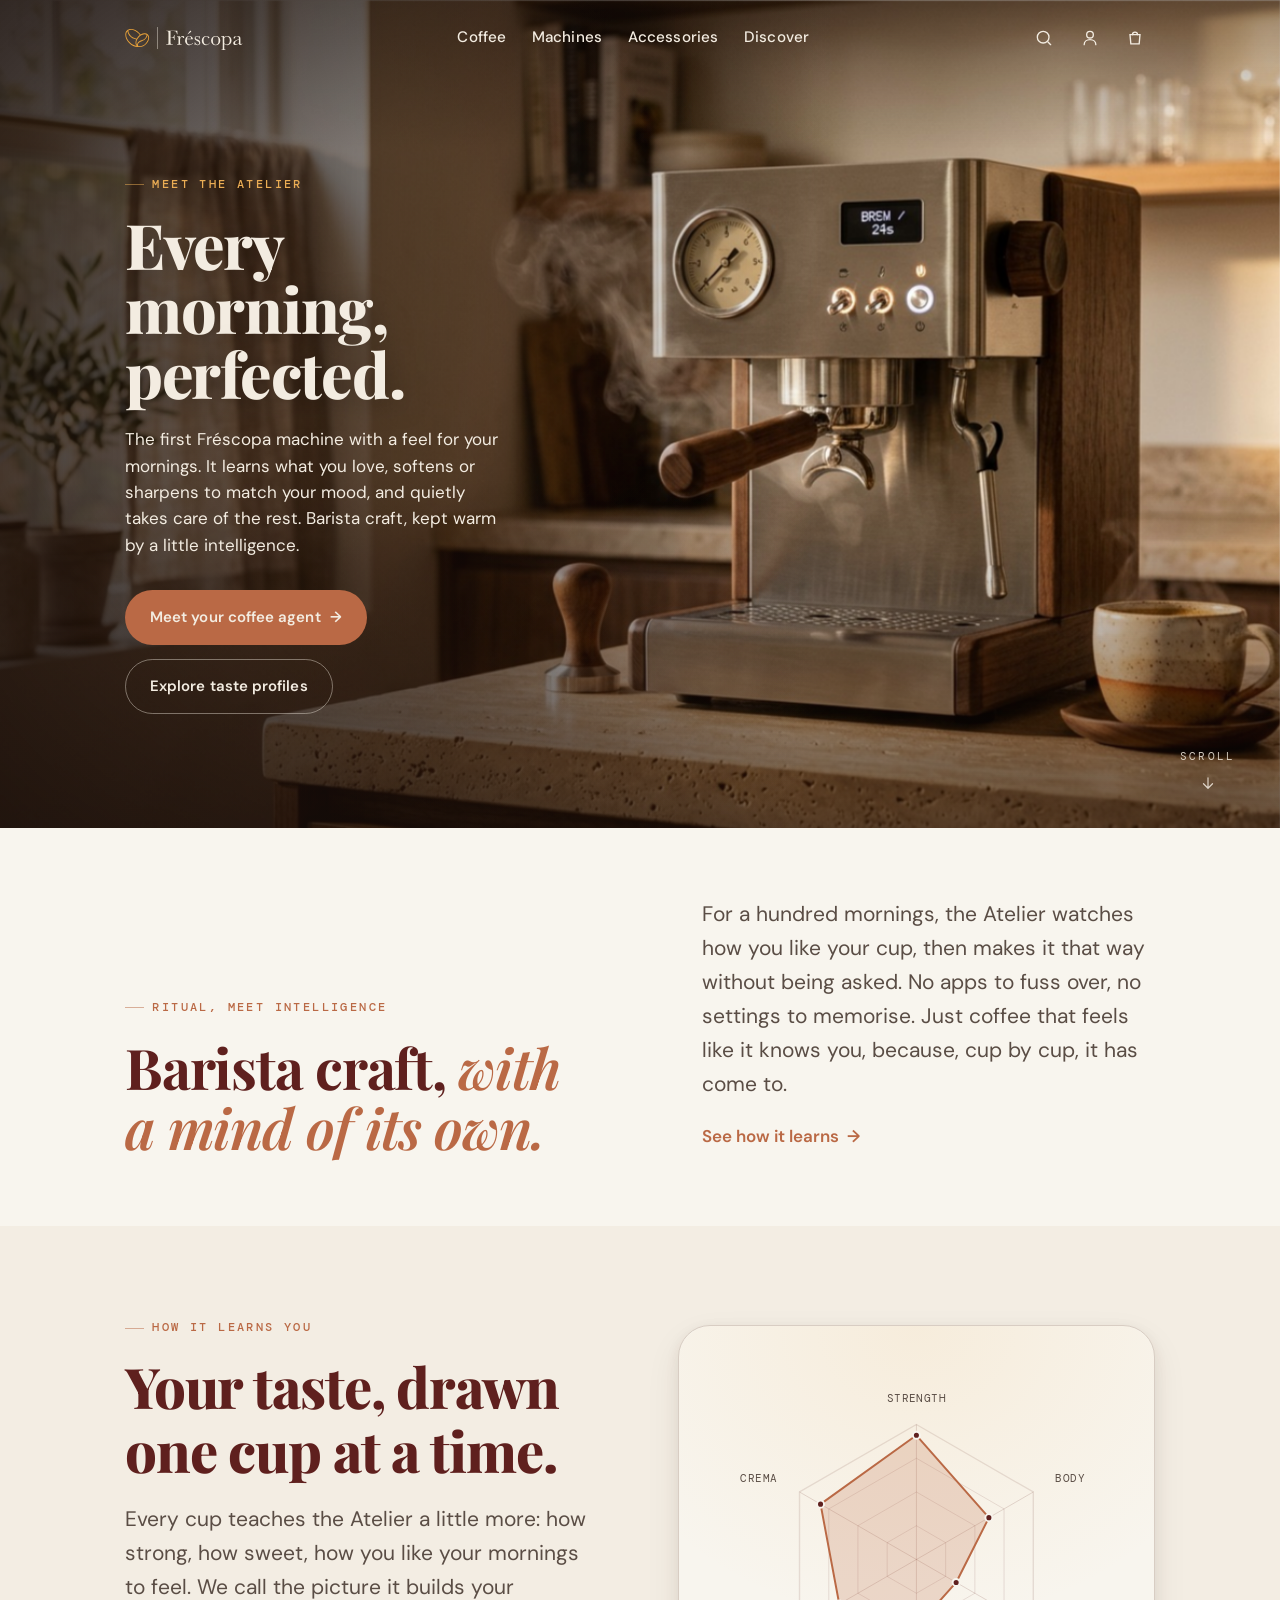
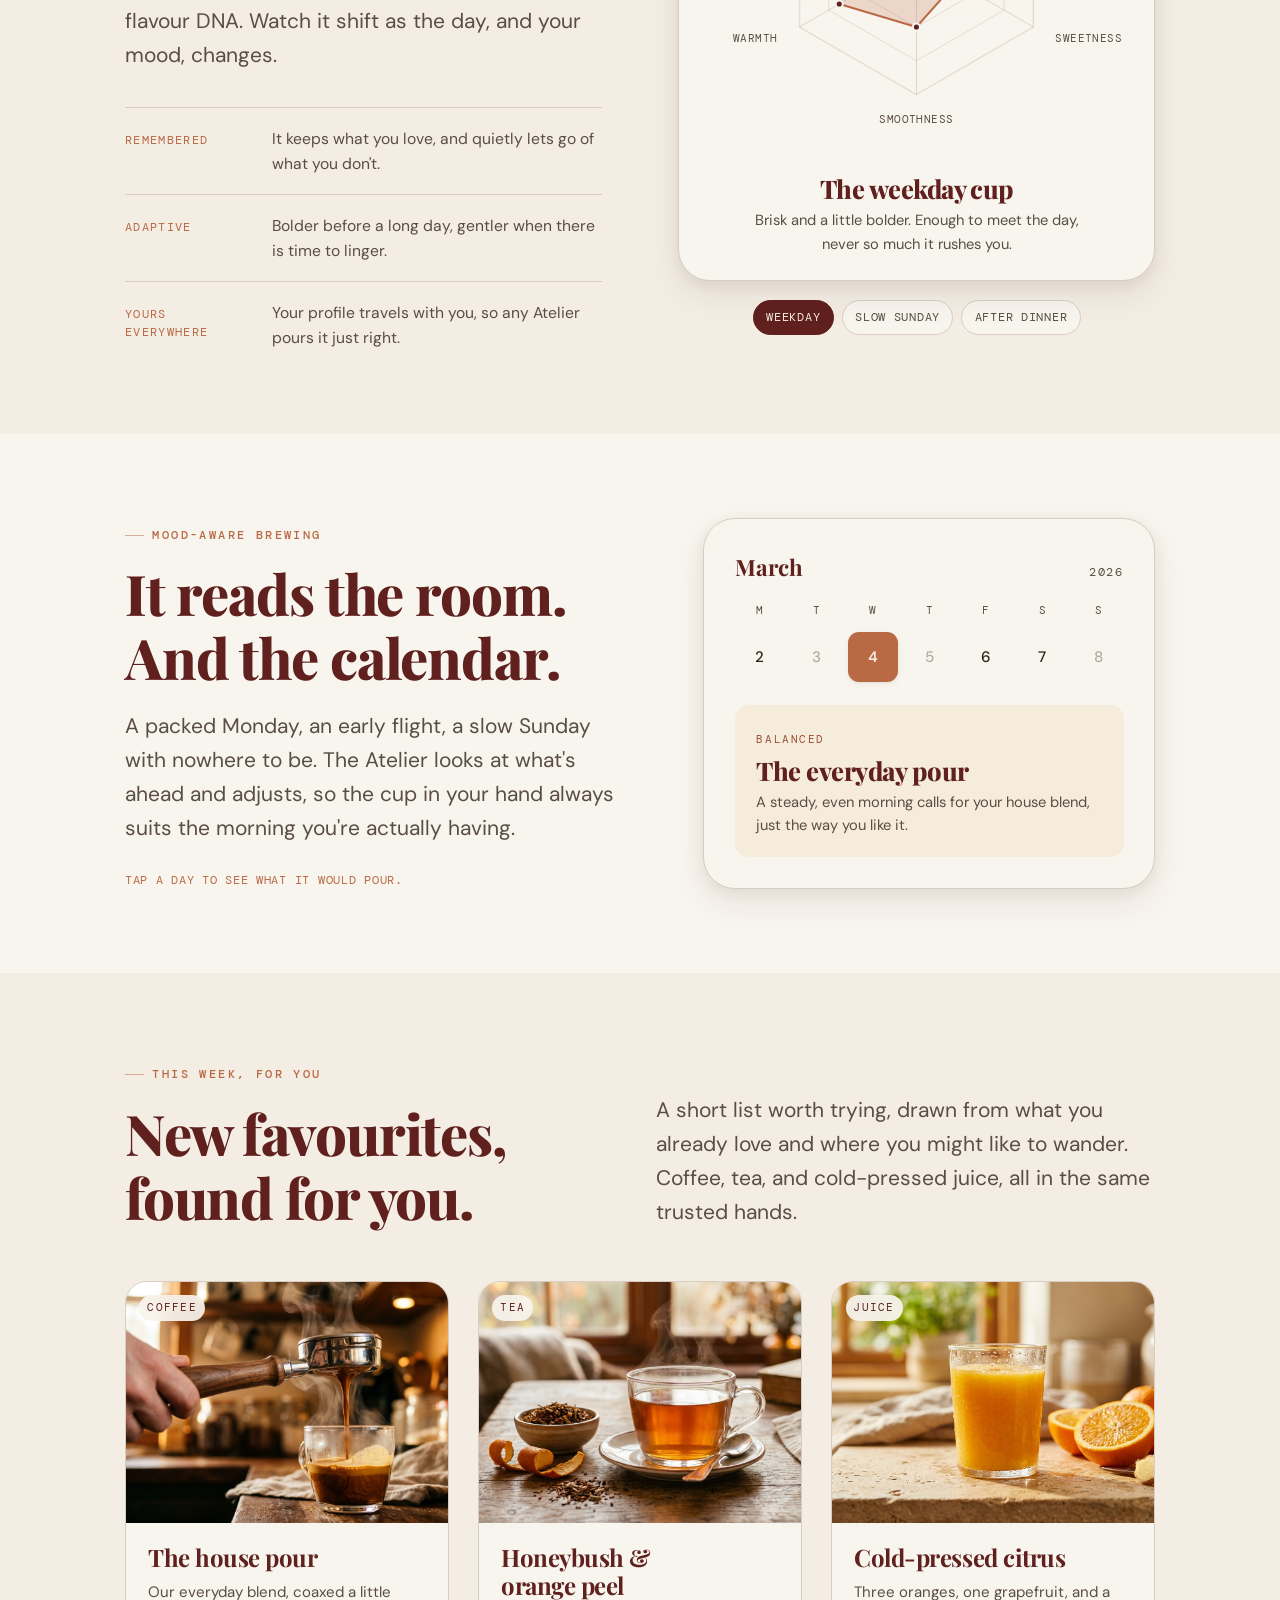
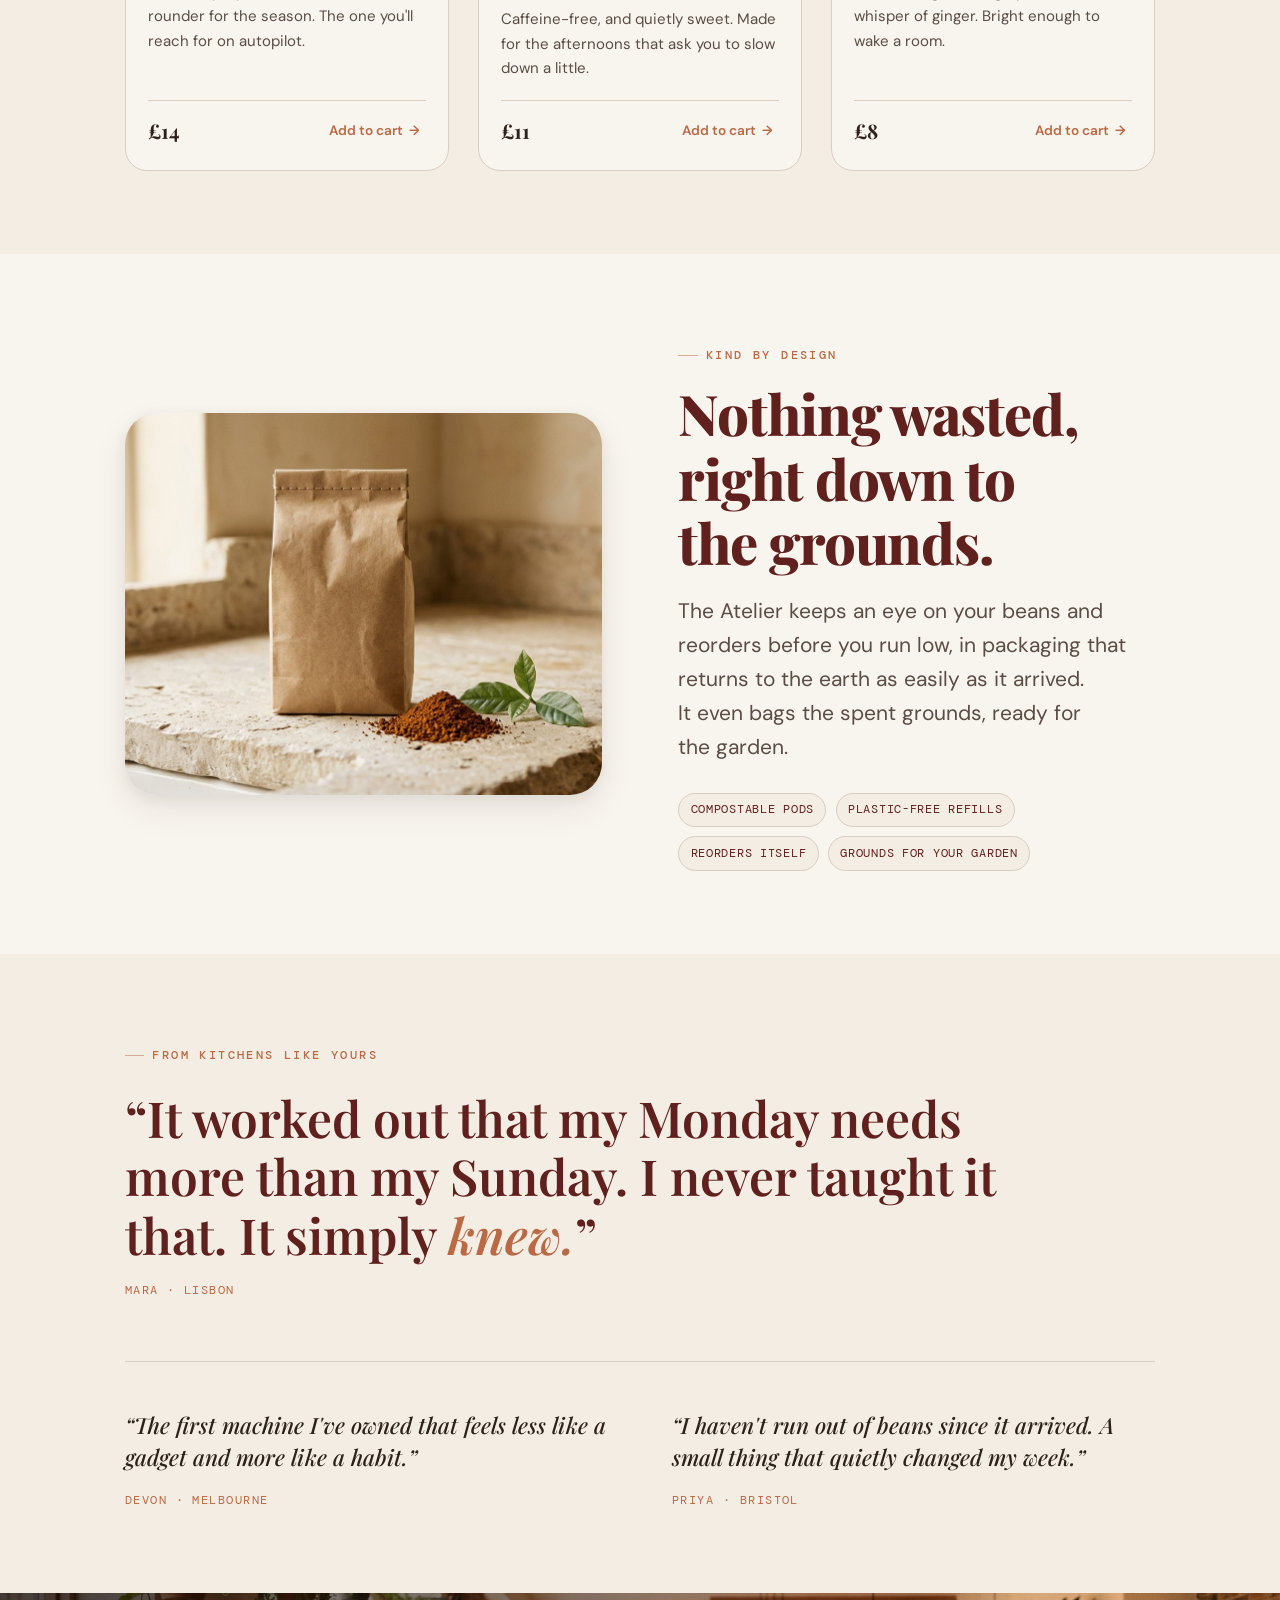
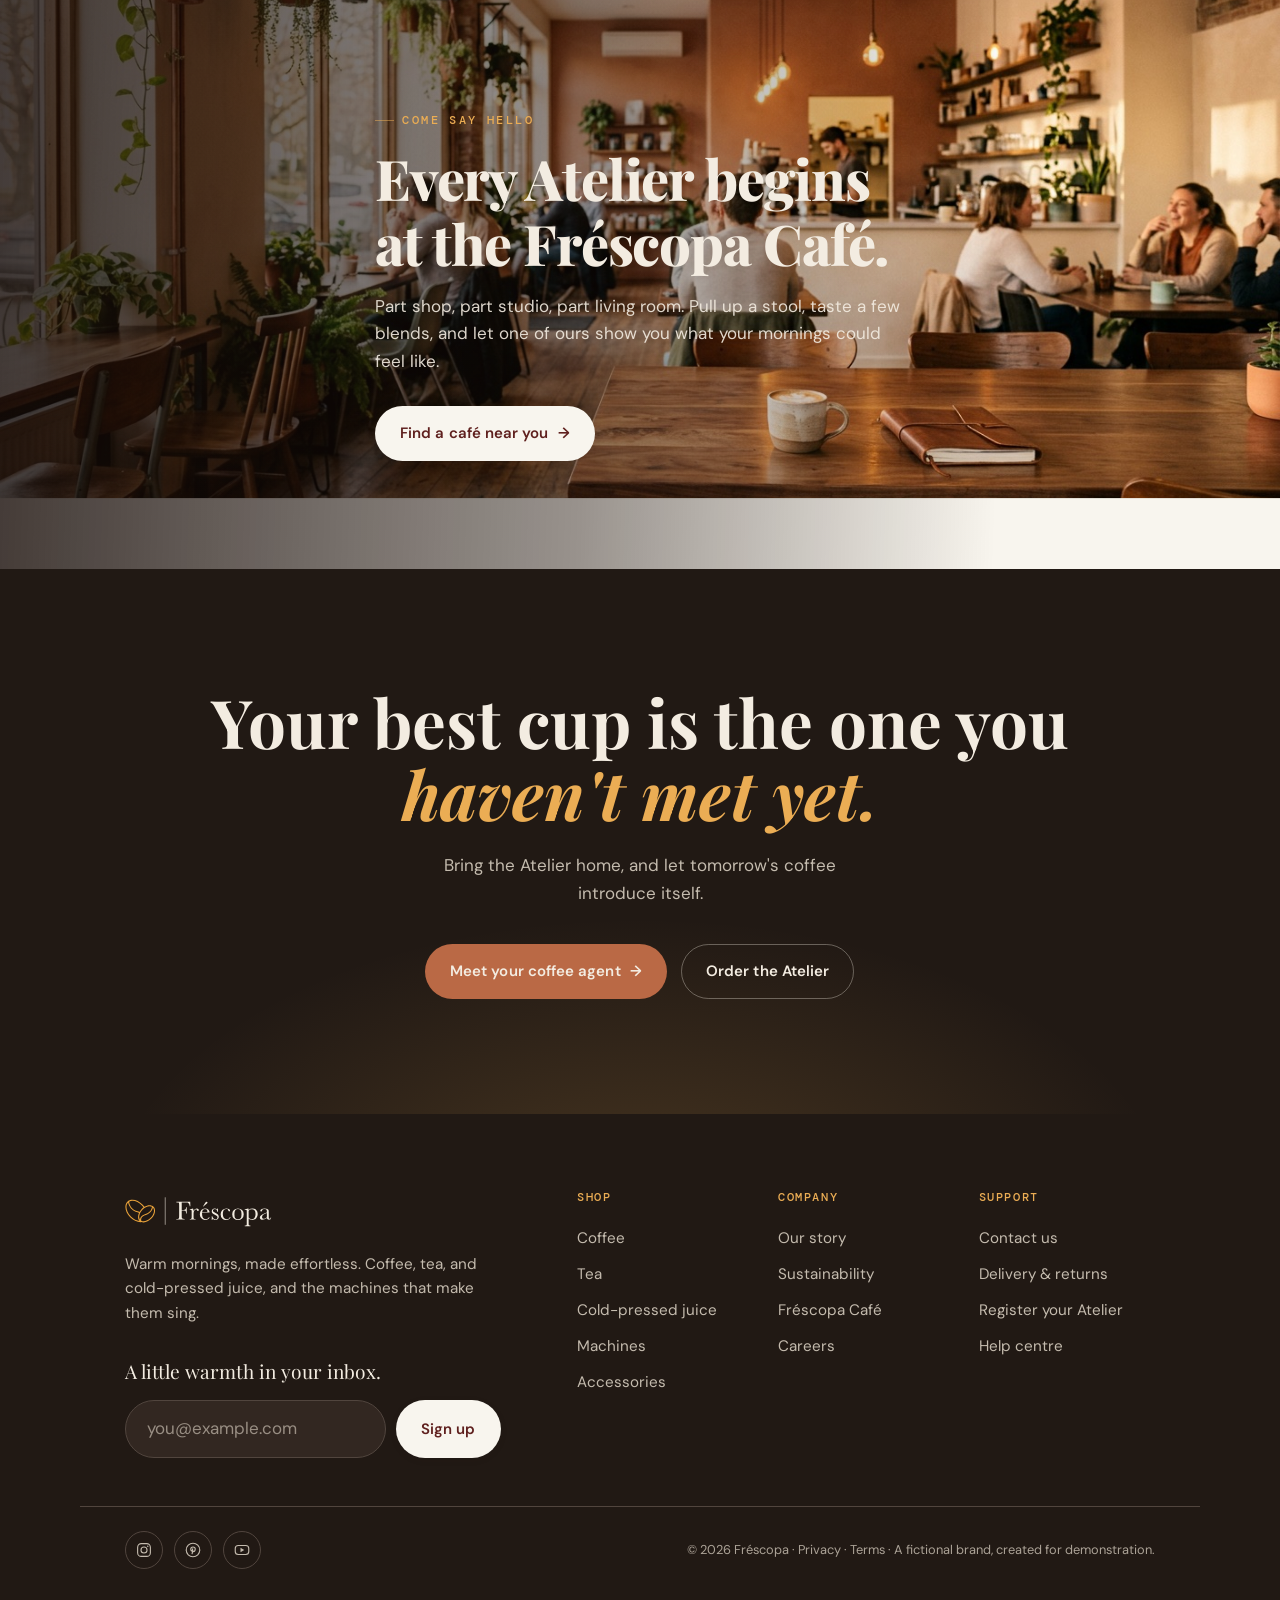
==== commit 81205a0a: "Add continuous auto-cycle demo to Flavour DNA and mood calendar Both widgets now loop through their " ====
--- a/directions/01-atelier/index.html
+++ b/directions/01-atelier/index.html
@@ -111,7 +111,7 @@
         </div>
 
         <div class="learn__viz reveal" style="--reveal-delay:.12s">
-          <div class="dna" data-flavor-dna data-default="weekday">
+          <div class="dna" data-flavor-dna data-default="weekday" data-autocycle>
             <div class="dna__frame">
               <svg data-dna-svg></svg>
               <div class="dna__readout">
@@ -139,7 +139,7 @@
           <p class="mood__hint">Tap a day to see what it would pour.</p>
         </div>
 
-        <div class="mood__panel reveal" style="--reveal-delay:.12s" data-calendar>
+        <div class="mood__panel reveal" style="--reveal-delay:.12s" data-calendar data-autocycle>
           <div class="cal">
             <div class="cal__head">
               <span class="cal__month">March</span>
--- a/directions/01-atelier/atelier.css
+++ b/directions/01-atelier/atelier.css
@@ -10,7 +10,8 @@
 .atelier main > section { position: relative; }
 .intro, .mood, .sustain { background: var(--paper); }
 .learn, .feed, .voices { background: var(--paper-2); }
-.intro, .learn, .mood, .feed, .sustain, .voices { padding-block: var(--section-y); }
+.intro, .learn, .mood, .feed, .sustain, .voices { padding-block: clamp(3rem, 2rem + 4vw, 6rem); }
+.intro { padding-block: clamp(2.5rem, 1.5rem + 3.5vw, 4.5rem); }
 
 /* ---------------- Header ---------------- */
 .header {
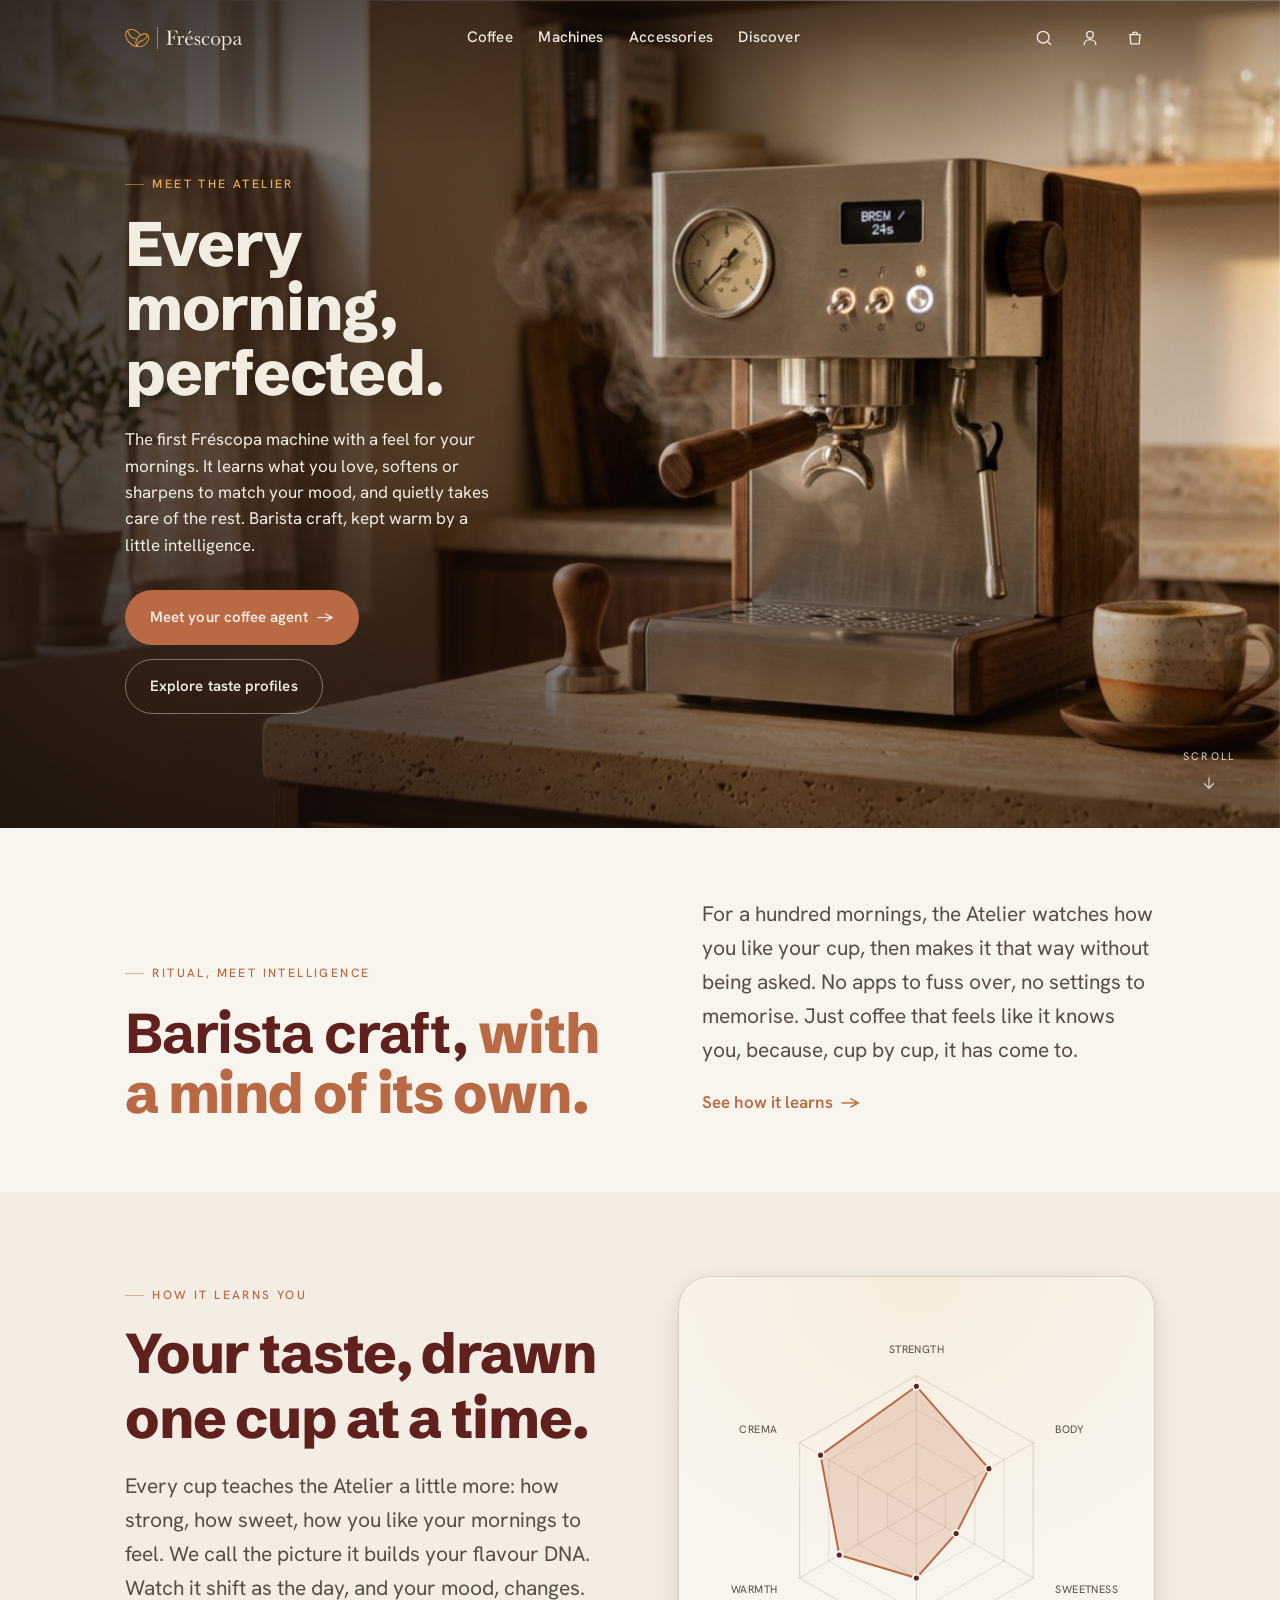
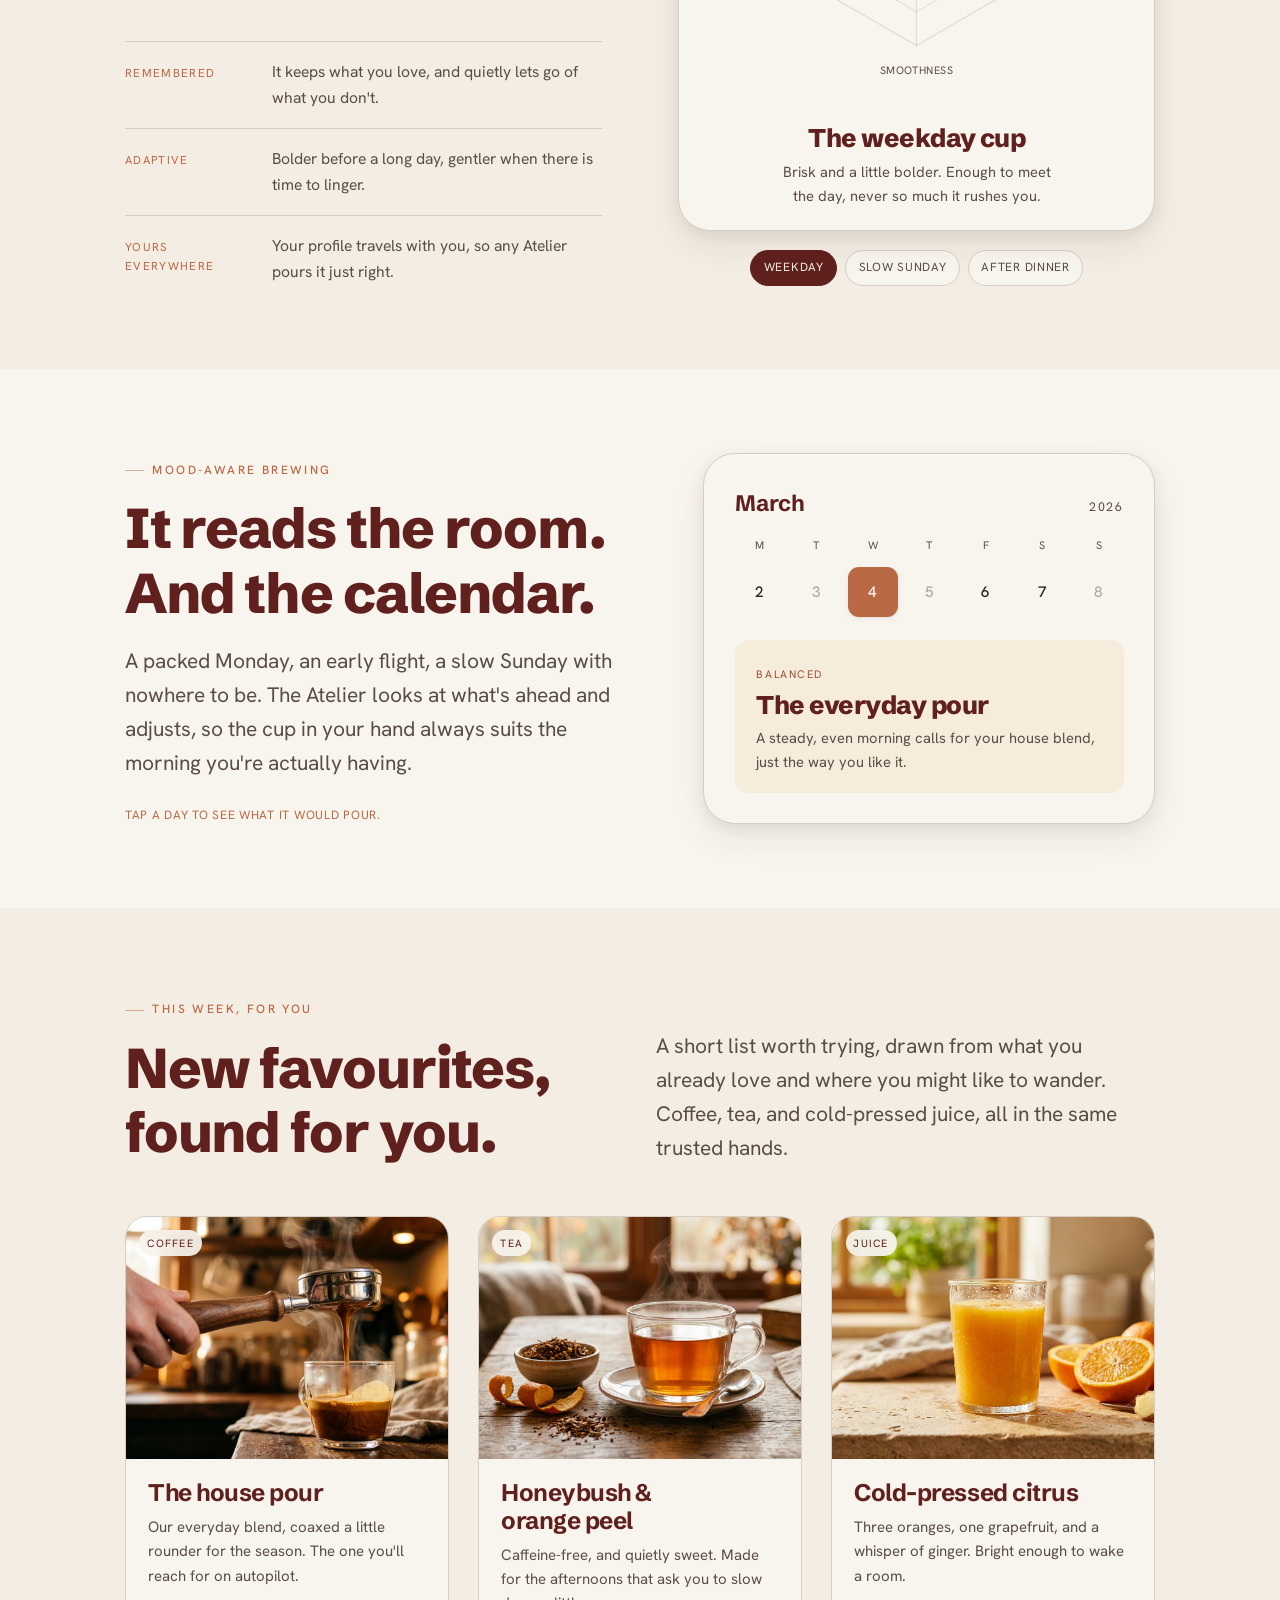
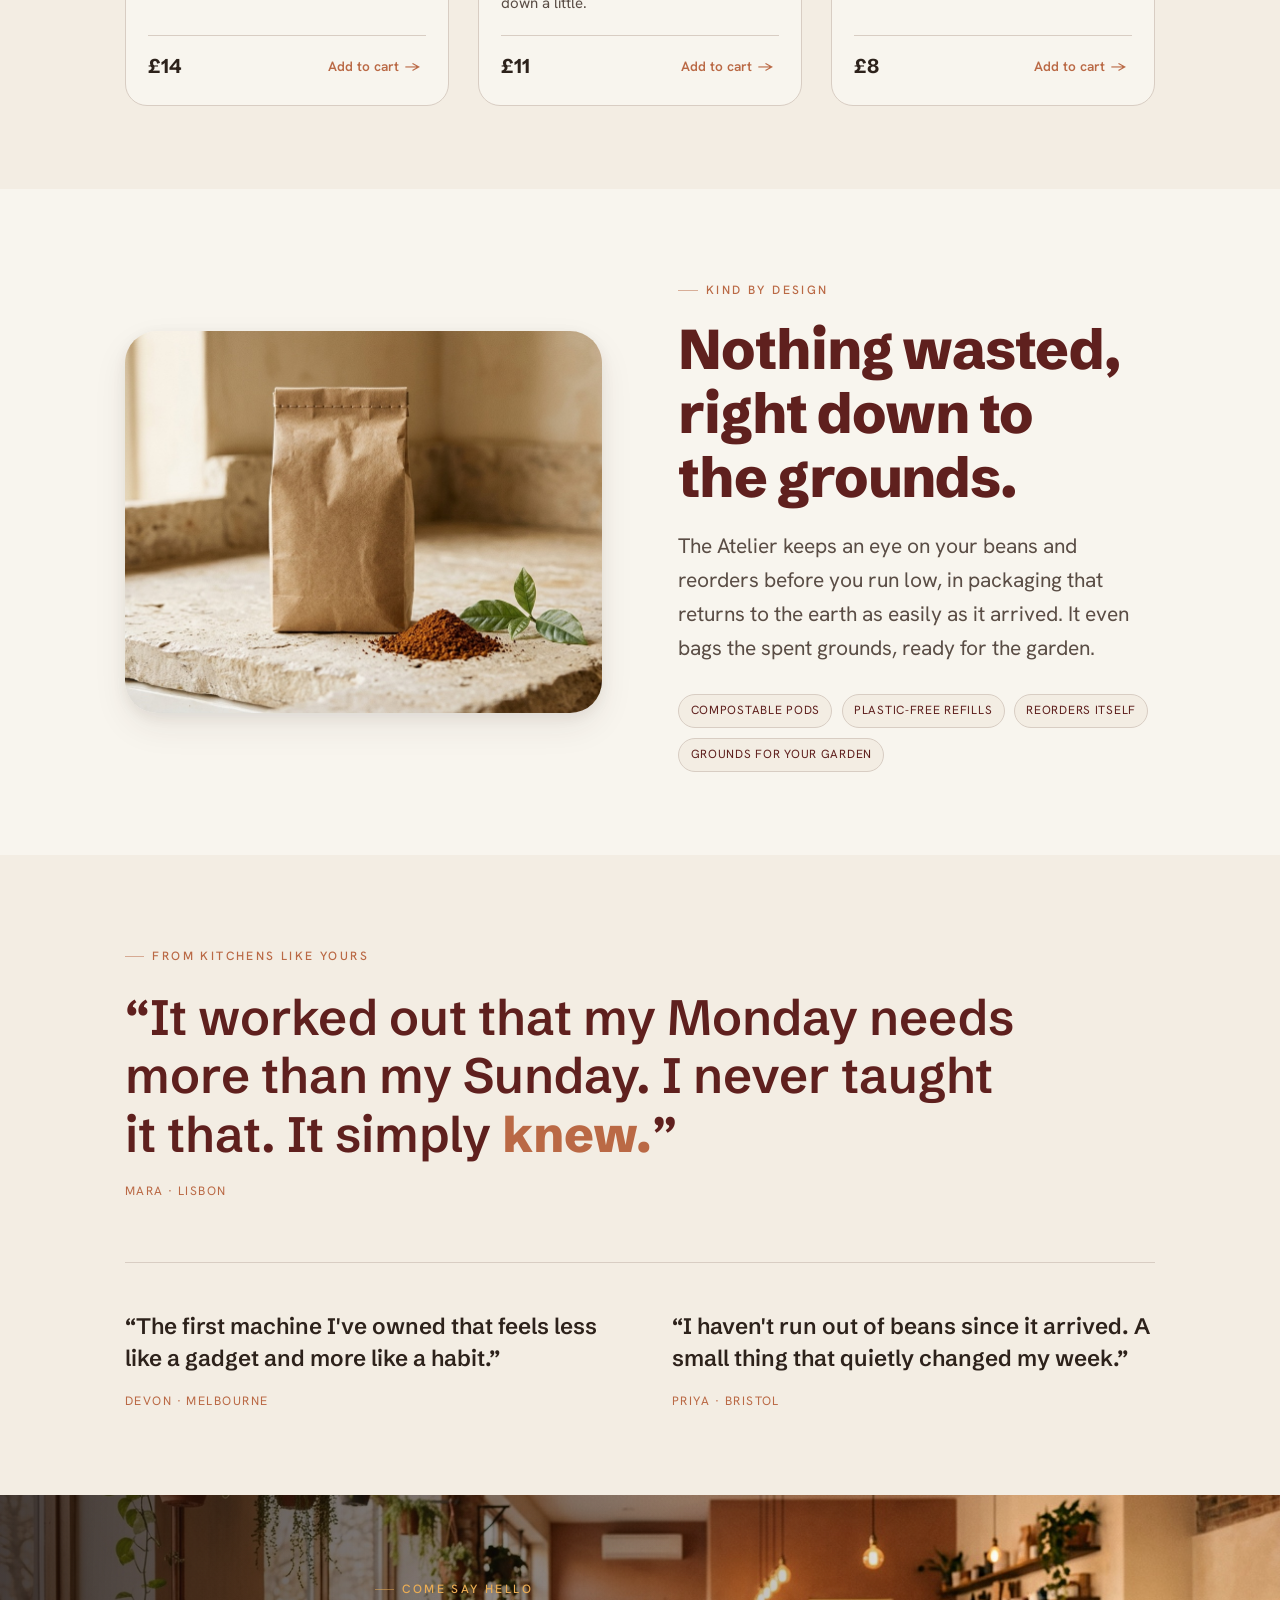
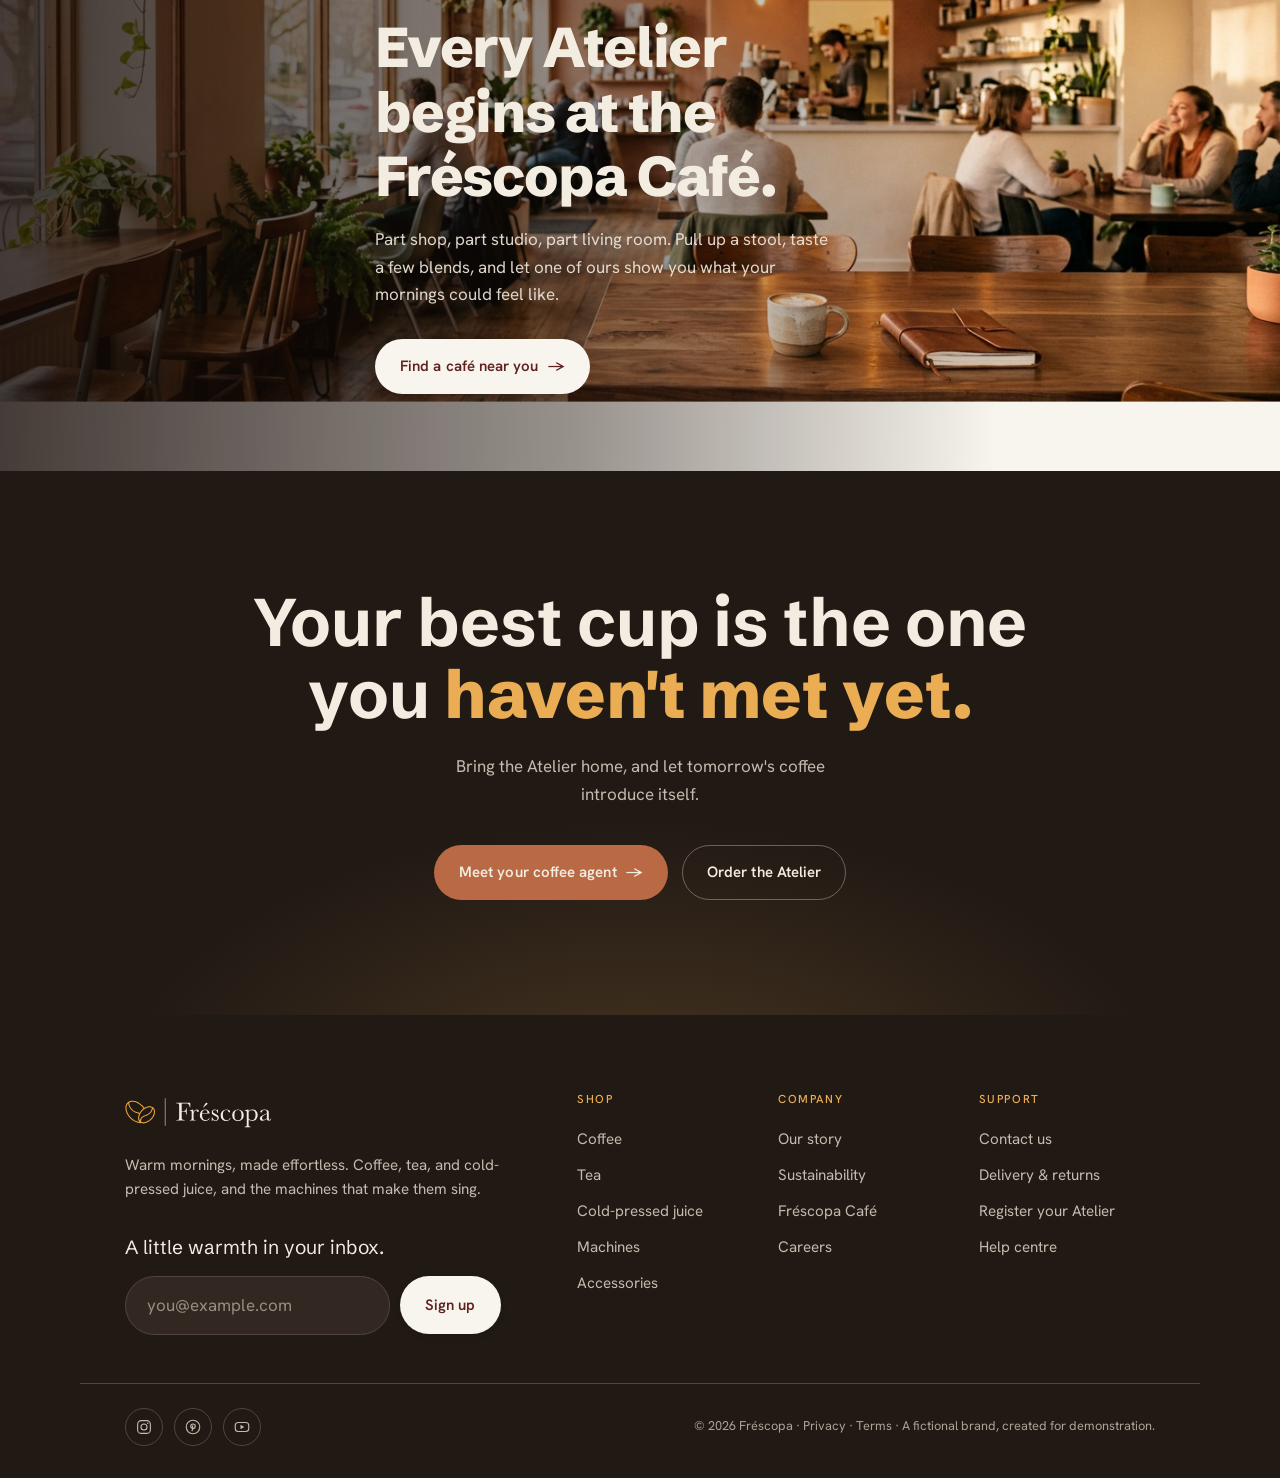
==== commit 77084dba: "Lock in type identity: Schibsted Grotesk for Atelier, Figtree for Craft & Current Replaces the Playf" ====
--- a/directions/01-atelier/index.html
+++ b/directions/01-atelier/index.html
@@ -8,7 +8,7 @@
   <link rel="icon" href="data:image/svg+xml,%3Csvg xmlns='http://www.w3.org/2000/svg' viewBox='0 0 32 32'%3E%3Crect width='32' height='32' rx='7' fill='%235b1c22'/%3E%3Cpath d='M11 9c4 0 8 3 8 8s-4 6-8 6' fill='none' stroke='%23eaa33a' stroke-width='3' stroke-linecap='round'/%3E%3C/svg%3E" />
   <link rel="preconnect" href="https://fonts.googleapis.com" />
   <link rel="preconnect" href="https://fonts.gstatic.com" crossorigin />
-  <link href="https://fonts.googleapis.com/css2?family=DM+Mono:ital,wght@0,400;0,500;1,400&family=DM+Sans:ital,opsz,wght@0,9..40,400;0,9..40,500;0,9..40,600;0,9..40,700;1,9..40,400&family=Playfair+Display:ital,wght@0,500;0,600;0,700;0,800;0,900;1,500;1,600&display=swap" rel="stylesheet" />
+  <link href="https://fonts.googleapis.com/css2?family=Hanken+Grotesk:wght@400;500;600;700&family=Schibsted+Grotesk:wght@400;500;600;700;800&display=swap" rel="stylesheet" />
   <link rel="stylesheet" href="../../shared/tokens.css" />
   <link rel="stylesheet" href="./atelier.css" />
   <script defer src="../../shared/flavor-dna.js"></script>
--- a/directions/01-atelier/atelier.css
+++ b/directions/01-atelier/atelier.css
@@ -7,6 +7,11 @@
 html { scroll-behavior: smooth; }
 section[id] { scroll-margin-top: 92px; }
 
+.atelier {
+  --font-display: "Schibsted Grotesk", system-ui, sans-serif;
+  --font-body: "Hanken Grotesk", system-ui, sans-serif;
+  --font-mono: "Hanken Grotesk", system-ui, sans-serif;
+}
 .atelier main > section { position: relative; }
 .intro, .mood, .sustain { background: var(--paper); }
 .learn, .feed, .voices { background: var(--paper-2); }
@@ -122,7 +127,7 @@
 .intro__statement {
   font-size: var(--fs-h2); font-weight: 700; line-height: 1.08; margin-top: 1.2rem;
 }
-.intro__statement em { font-style: italic; font-weight: 600; color: var(--terracotta); }
+.intro__statement em { font-style: normal; font-weight: 800; color: var(--terracotta); }
 .intro__body { padding-bottom: 0.3rem; }
 .intro__body p { color: var(--ink-soft); font-size: var(--fs-body-lg); max-width: 42ch; }
 .intro__body .link { margin-top: 1.4rem; }
@@ -165,7 +170,7 @@
   font-family: var(--font-mono); font-size: 0.74rem; letter-spacing: 0.06em; text-transform: uppercase;
   padding: 0.6em 1.05em; border-radius: var(--r-pill); border: 1px solid var(--line);
   color: var(--ink-soft); background: var(--paper);
-  transition: color var(--dur-1) var(--ease-quint), background-color var(--dur-1), border-color var(--dur-1);
+  transition: color var(--dur-2) var(--ease-quint), background-color var(--dur-2) var(--ease-quint), border-color var(--dur-2) var(--ease-quint);
 }
 .dna__btn:hover { border-color: var(--terracotta); color: var(--terracotta); }
 .dna__btn.is-active { background: var(--burgundy); color: var(--cream); border-color: var(--burgundy); }
@@ -182,7 +187,7 @@
 .cal__grid { display: grid; grid-template-columns: repeat(7, 1fr); gap: 0.4rem; text-align: center; }
 .cal__dow { font-family: var(--font-mono); font-size: 0.68rem; text-transform: uppercase; letter-spacing: 0.04em; color: var(--ink-soft); padding-bottom: 0.4rem; }
 .cal__day { aspect-ratio: 1; display: grid; place-items: center; border-radius: 11px; font-size: 0.95rem; font-weight: 500; color: var(--ink); border: 1px solid transparent; }
-button.cal__day { cursor: pointer; transition: background-color var(--dur-1) var(--ease-quint), color var(--dur-1), transform var(--dur-1); }
+button.cal__day { cursor: pointer; transition: background-color var(--dur-2) var(--ease-quint), color var(--dur-2) var(--ease-quint), transform var(--dur-1); }
 button.cal__day:hover { background: var(--paper-3); transform: translateY(-1px); }
 .cal__day--muted { color: color-mix(in oklch, var(--ink) 32%, var(--paper)); }
 .cal__day.is-active { background: var(--terracotta); color: var(--cream); font-weight: 600; box-shadow: var(--shadow-sm); }
@@ -220,10 +225,10 @@
 /* ---------------- Voices ---------------- */
 .voices__lead { max-width: 900px; margin-top: 1.4rem; }
 .voices__lead p { font-family: var(--font-display); font-weight: 600; font-size: clamp(1.85rem, 4.2vw, 3.1rem); line-height: 1.18; color: var(--burgundy); }
-.voices__lead em { font-style: italic; color: var(--terracotta); }
+.voices__lead em { font-style: normal; font-weight: 800; color: var(--terracotta); }
 .voices__lead cite, .voices__item cite { display: block; margin-top: 1.1rem; font-family: var(--font-mono); font-size: 0.76rem; letter-spacing: 0.12em; text-transform: uppercase; color: var(--terracotta); font-style: normal; }
 .voices__grid { display: grid; grid-template-columns: 1fr 1fr; gap: clamp(2rem, 5vw, 4rem); margin-top: clamp(2.5rem, 5vw, 3.8rem); padding-top: clamp(2rem, 4vw, 3rem); border-top: 1px solid var(--line); }
-.voices__item p { font-family: var(--font-display); font-style: italic; font-weight: 500; font-size: 1.4rem; line-height: 1.4; color: var(--ink); }
+.voices__item p { font-family: var(--font-display); font-style: normal; font-weight: 600; font-size: 1.4rem; line-height: 1.4; color: var(--ink); }
 
 /* ---------------- Café band ---------------- */
 .cafe { min-height: 64vh; display: flex; align-items: center; overflow: hidden; }
@@ -239,7 +244,7 @@
 .cta::before { content: ""; position: absolute; inset: 0; background: radial-gradient(60% 80% at 50% 120%, color-mix(in oklch, var(--amber) 20%, transparent), transparent 70%); pointer-events: none; }
 .cta__inner { position: relative; }
 .cta__promise { font-family: var(--font-display); font-weight: 700; font-size: clamp(2.2rem, 5.4vw, 4.2rem); line-height: 1.08; color: var(--cream); max-width: 20ch; margin-inline: auto; }
-.cta__promise em { font-style: italic; color: var(--amber); }
+.cta__promise em { font-style: normal; font-weight: 800; color: var(--amber); }
 .cta__sub { color: var(--cream-soft); margin: 1.4rem auto 2.3rem; max-width: 42ch; }
 .cta__actions { display: flex; gap: 0.9rem; justify-content: center; flex-wrap: wrap; }
 .btn--on-dark { color: var(--cream); border-color: color-mix(in oklch, var(--cream) 34%, transparent); }
